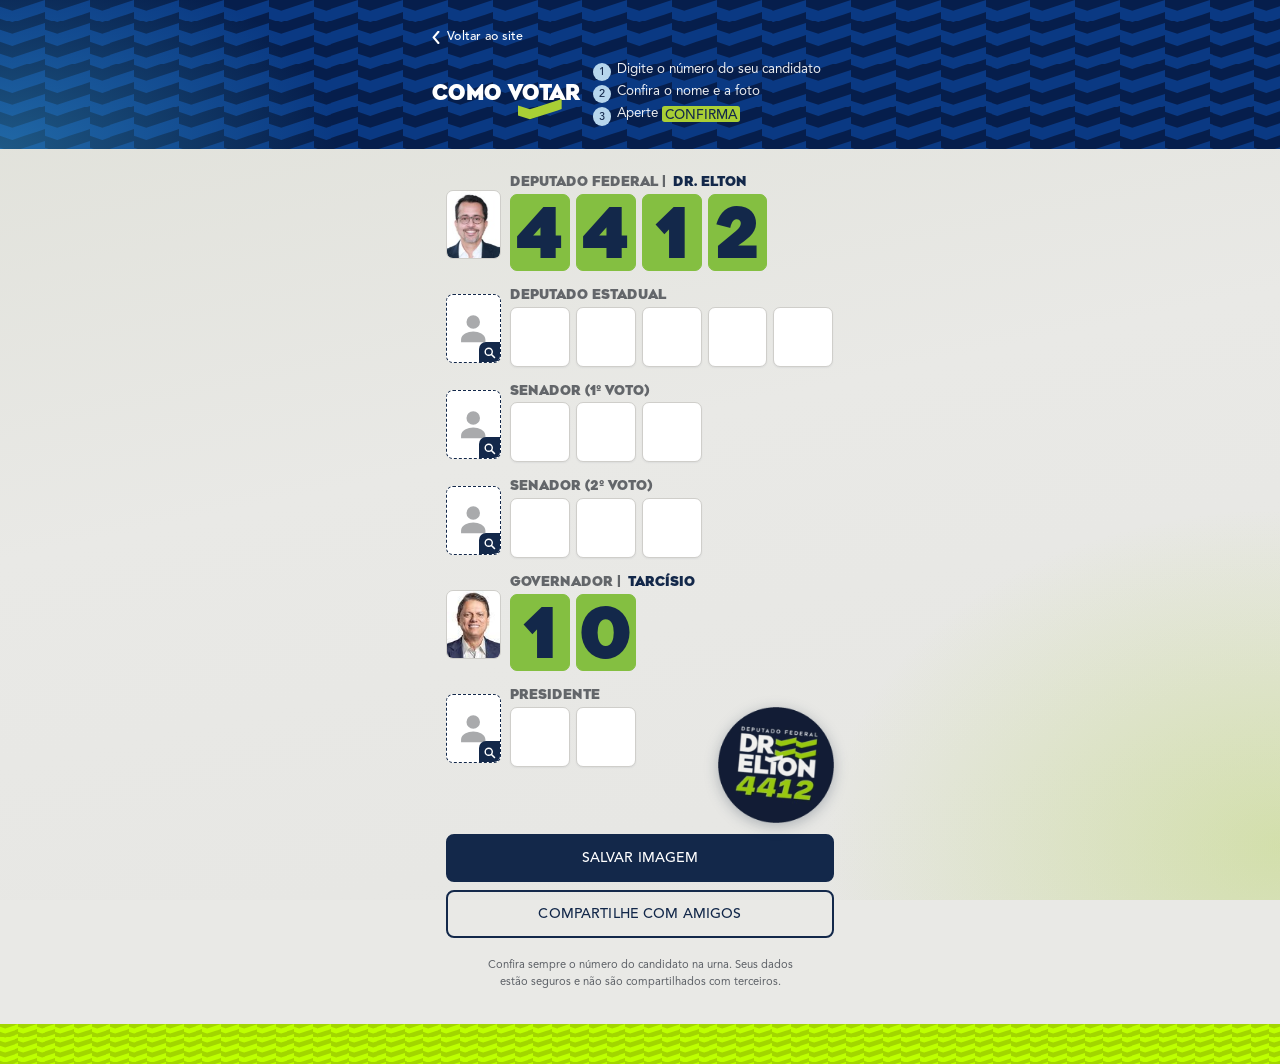
==== colinha/index.html @ 889fc2a7 "sync colinha: selo no ultimo campo, passos numa linha, novo rodape" ====
<!doctype html>
<html lang="pt-BR">
<head>
<meta charset="utf-8">
<meta name="viewport" content="width=device-width, initial-scale=1, viewport-fit=cover">
<title>Minha colinha de voto</title>
<meta name="description" content="Monte sua colinha de voto para 4 de outubro. Digite os números e confira os nomes antes de ir votar.">
<meta name="robots" content="noindex">
<link rel="stylesheet" href="style.css">
</head>
<body>

<header class="topo">
  <div class="topo-volta" id="volta-area" hidden>
    <a id="volta" class="volta">
      <svg viewBox="0 0 10 16" aria-hidden="true"><path d="M8 1 L2 8 L8 15" fill="none" stroke="currentColor" stroke-width="2.6" stroke-linecap="round" stroke-linejoin="round"/></svg>
      Voltar ao site
    </a>
  </div>
  <div class="topo-int">
    <div class="topo-txt">
      <h1 class="marca">
        <!-- Visto OFICIAL da identidade (ID 26 ELTON p.7), pontos exatos do
             vetor, na proporcao natural 170.7x79.3 — nada de esticar. -->
        <svg class="visto-marca" viewBox="0 0 170.7 79.3" aria-hidden="true">
          <path d="M170.7 0 L93.3 25 L46.5 40.1 L0 25.1 L0 64.3 L6 66.2 L46.5 79.3 L154.6 44.4 L170.7 39.2 Z" fill="currentColor"/>
        </svg>
        <span class="marca-txt">Como votar</span>
      </h1>
      <ol class="passos">
        <li>Digite o número do seu candidato</li>
        <li>Confira o nome e a foto</li>
        <!-- o li e grid: o texto e a tecla precisam vir num item so, senao a
             tecla vira um item de grade sozinha e cai na linha de baixo -->
        <li><span>Aperte <span class="tecla">CONFIRMA</span></span></li>
      </ol>
    </div>
    <div class="selo" id="selo" hidden>
      <span class="selo-cargo" id="selo-cargo"></span>
      <span class="selo-nome" id="selo-nome"></span>
      <span class="selo-numero" id="selo-numero"></span>
    </div>
  </div>
</header>

<main class="folha">

  <p id="aviso" class="aviso" hidden>
    <span id="aviso-txt"></span>
    <button type="button" id="btn-limpar" class="recomecar">
      <svg viewBox="0 0 24 24" aria-hidden="true" fill="none" stroke="currentColor"
           stroke-width="2.4" stroke-linecap="round" stroke-linejoin="round">
        <path d="M20.5 12a8.5 8.5 0 1 1-2.8-6.3"/>
        <path d="M20.5 3.2v4.9h-4.9"/>
      </svg>
      Começar de novo
    </button>
  </p>

  <p id="carregando" class="carregando" role="status">Carregando candidatos…</p>

  <noscript>
    <style>#carregando { display: none; }</style>
    <p class="carregando">
      Esta página precisa de JavaScript para buscar os candidatos pelo número.
      Ative o JavaScript e recarregue.
    </p>
  </noscript>

  <form id="colinha" class="colinha" hidden autocomplete="off"></form>

  <p id="erro-geral" class="erro-geral" role="alert" hidden></p>

  <div class="acoes" id="acoes" hidden>
    <button type="button" id="btn-salvar">Salvar imagem</button>
    <button type="button" id="btn-enviar" class="secundario">Compartilhe com amigos</button>
  </div>

  <p class="rodape">
    Confira sempre o número do candidato na urna. Seus dados estão seguros e não são compartilhados com terceiros.
  </p>

</main>

<div class="faixa" aria-hidden="true"></div>

<div id="busca" class="busca" hidden role="dialog" aria-modal="true" aria-labelledby="busca-titulo">
  <div class="busca-painel">
    <div class="busca-topo">
      <h2 class="busca-titulo" id="busca-titulo">Buscar candidato</h2>
      <button type="button" id="busca-fechar" class="busca-x" aria-label="Fechar">✕</button>
    </div>
    <input type="search" id="busca-input" class="busca-input"
           placeholder="Digite o nome do candidato" autocomplete="off"
           enterkeyhint="search" aria-label="Nome do candidato">
    <ul id="busca-lista" class="busca-lista"></ul>
  </div>
</div>

<script type="module" src="app.js"></script>
</body>
</html>
---- colinha/style.css ----
/* Paleta e layout copiados do santinho impresso "COMO VOTAR" da campanha:
   topo azul-marinho, corpo cinza com base esverdeada, e cada digito do numero
   dentro de um quadrado — verde quando preenchido, branco quando vazio. */

/* Fontes da peca (mesmas do manual da campanha, e as do manual TOZI ID):
   Geometos nos titulos e numeros, Avenir no texto — auto-hospedadas, nada de
   CDN. A Archivo condensada da primeira versao saiu quando o manual chegou. */
@font-face {
  font-family: "Geometos";
  src: url("fonts/geometos.woff2") format("woff2");
  font-weight: 100 900; font-display: swap;
}
@font-face {
  font-family: "Geometos Neue";
  src: url("fonts/geometos-black.woff2") format("woff2");
  font-weight: 900; font-display: swap;
}
@font-face {
  font-family: "Avenir LT Std";
  src: url("fonts/avenir-400.woff2") format("woff2");
  font-weight: 400; font-display: swap;
}
@font-face {
  font-family: "Avenir LT Std";
  src: url("fonts/avenir-500.woff2") format("woff2");
  font-weight: 500 800; font-display: swap;
}

:root {
  /* Cores medidas na arte final da colinha (peca 15/08) — nao no manual
     digital, que traz o lima neon de tela. A peca tem DOIS verdes: o verde
     das caixas (--limao) e o lima vivo dos acentos (--lima: pincel, tecla
     CONFIRMA, tique, faixa do pe). */
  --marinho: #13284a;
  --marinho-2: #0e1f3a;
  --limao: #84bf41;
  --lima: #a9cf35;
  --limao-esc: #6f8f26;
  --bg: #e9e9e6;
  --bg-2: #dfe0d8;
  --surface: #ffffff;
  --txt: #13284a;
  --rot: #63666a;
  --mut: #5c6066;
  --linha: #cfceca;
  --marca: #13284a;
  --marca-txt: #ffffff;
  --acento: #13284a;
  /* Caixa do campo travado: na peca do Dr. Elton ela e verde como as outras,
     na do Tozi o campo dele sai azul para separar dos aliados. */
  --cx-travado: var(--limao);
  --cx-travado-txt: var(--marinho);
  --erro: #a32d2d;
  --erro-bg: #fceaea;
  --display: "Avenir LT Std", system-ui, -apple-system, "Segoe UI", sans-serif;
  /* Fonte dos numeros e titulos, a display da campanha. */
  --titulo: "Geometos Neue", "Geometos", var(--display);
  --raio: 8px;
  --gap-d: 6px;
}

* { box-sizing: border-box; }

[hidden] { display: none !important; }

/* clip, nao hidden: a vinheta do rosto sangra da folha e nao pode virar
   rolagem lateral; clip corta sem criar contexto de scroll novo */
html { -webkit-text-size-adjust: 100%; overflow-x: clip; }

body {
  margin: 0;
  padding: 0;
  /* coluna cheia: a faixa lima do pe fecha a pagina mesmo em tela alta */
  min-height: 100svh;
  display: flex; flex-direction: column;
  background: var(--bg);
  background-image: linear-gradient(170deg, var(--bg) 55%, var(--bg-2) 100%);
  background-attachment: fixed;
  color: var(--txt);
  font-family: var(--display);
  font-size: 16px;
  line-height: 1.5;
}

/* Fundo da peca do Dr. Elton: prata com brilho lima no canto de baixo. */
body[data-tema="elton"] {
  background-image:
    radial-gradient(46rem 34rem at 100% 94%, rgba(169, 207, 53, .32), transparent 62%),
    linear-gradient(168deg, #dfe0d8 0%, #e9e9e6 48%, #e6e6e3 100%);
}

/* --- topo -------------------------------------------------------------- */

/* Volta para o site — canto de cima a esquerda, onde todo mundo procura
   "voltar". E chrome do app, nao conteudo da peca: fica no fio da margem,
   discreto, sem disputar com o "COMO VOTAR". */
.topo-volta { max-width: 26rem; margin: 0 auto; }
.volta {
  display: inline-flex; align-items: center; gap: .45rem;
  /* Alvo de 44px SEM engordar o cabecalho: o padding cresce para dentro e as
     margens negativas devolvem o espaco ao layout. A da esquerda ainda anula
     o recuo do proprio pill, alinhando a seta com o "C" de COMO VOTAR — sem
     isso ela nasce 11px a direita da coluna de texto e o topo fica torto. */
  min-height: 44px; padding: .5rem .85rem .5rem .7rem;
  margin: -.3rem 0 .1rem -.7rem;
  /* Sem preenchimento parado: com fundo visivel, o pill sangrava para fora da
     margem (a seta so alinha com o titulo se a caixa recuar) e parecia
     cortado na borda da tela. Fantasma resolve os dois — a seta alinha, nada
     vaza — e o fundo entra no toque, confirmando que e clicavel. */
  background: transparent; color: #fff;
  font-weight: 600; font-size: .78rem; letter-spacing: .02em;
  border-radius: 999px;
  text-decoration: none;
  transition: background .18s cubic-bezier(.25, 1, .5, 1), color .18s cubic-bezier(.25, 1, .5, 1);
}
.volta svg { width: .5rem; height: auto; flex: none; }
/* Fantasma parado, fundo discreto no toque: o lima cheio era do pill antigo e
   agora gritaria mais que o "COMO VOTAR" logo abaixo. */
.volta:hover, .volta:focus-visible { background: rgba(255, 255, 255, .18); }
/* No celular ninguem passa o mouse: o retorno que importa e o do toque. */
.volta:active { background: rgba(255, 255, 255, .3); }
@media (prefers-reduced-motion: reduce) { .volta { transition: none; } }

.topo {
  background: #061e4c;
  color: #fff;
  padding: 1rem .9rem 1.05rem;
  /* Pattern OFICIAL do manual (ID 26 ELTON, pag. 21), extraido do vetor:
     colunas de 135,6 x periodo 71, fita clara #0a3983 de 35,8 de espessura
     sobre o escuro #061e4c — 50/50, sem terceiro tom. O path e o poligono
     exato da peca (vale assimetrico em x=37). Por cima, o brilho ciano que a
     arte tem entrando pelo canto de baixo a esquerda. */
  background-image:
    radial-gradient(34rem 20rem at 0% 100%, rgba(64, 170, 214, .42), rgba(64, 170, 214, 0) 62%),
    url("data:image/svg+xml,%3Csvg xmlns='http://www.w3.org/2000/svg' viewBox='0 0 135.6 71'%3E%3Crect width='135.6' height='71' fill='%23061e4c'/%3E%3Cpath d='M135.6 0 L135.6 35.8 L111.7 43.5 L92.3 49.8 L71.4 56.5 L37 67.7 L23.9 63.4 L0 55.7 L0 19.9 L37 31.9 Z' fill='%230a3983'/%3E%3C/svg%3E");
  /* Proporcao da peca impressa: ~8 colunas na largura (coluna = 13% dela).
     Numa tela de 375px isso da 3rem por coluna. */
  background-size: auto, 2.8rem auto;
}

.topo-int {
  max-width: 26rem; margin: 0 auto;
  display: flex; align-items: center; gap: .9rem;
}

.topo-txt { flex: 1; min-width: 0; }

.marca {
  font-family: var(--titulo);
  display: flex; align-items: center; gap: .4rem;
  margin: 0 0 .5rem;
  font-size: 1.6rem; font-weight: 800; line-height: 1;
  letter-spacing: -.01em; text-transform: uppercase;
}

/* O risco lima da identidade cruza POR CIMA da base do "OTA" de VOTAR, como
   na foto da peca (e como ele sublinha "medico"/"compromisso" no manual).
   Medidas em em, ancoradas na caixa do titulo: "COMO V" termina em 4,43em e
   "COMO VOTA" em 6,52em (Geometos). */
.marca { position: relative; }
.visto-marca {
  position: absolute; z-index: 1;
  left: 4.15em; width: 2.1em;
  bottom: -.77em; height: .98em;
  color: var(--lima);
  pointer-events: none;
}

.passos {
  margin: 0; padding: 0; list-style: none;
  counter-reset: p;
  display: grid; gap: .12rem;
}
.passos li {
  counter-increment: p;
  display: grid; grid-template-columns: 1.15rem 1fr; gap: .35rem;
  font-size: .84rem; line-height: 1.35;
  color: rgba(255, 255, 255, .93);
}
/* Bolinha numerada do passo. O place-items centra a CAIXA DE LINHA, nao a
   tinta do algarismo: a caixa e assimetrica (ascent 0,74em contra descent
   0,22em) e o digito so ocupa acima da baseline, entao ele sentava 0,124em
   alto — 7% do diametro, visivel numa bolinha desse tamanho. O padding-top
   desce a area de conteudo pela metade do seu valor, dai o dobro da correcao.
   box-sizing explicito porque o `*` do topo do arquivo nao pega pseudo. */
.passos li::before {
  content: counter(p);
  display: grid; place-items: center;
  box-sizing: border-box;
  width: 1.15rem; height: 1.15rem; margin-top: .12rem;
  padding-top: .248em;
  border-radius: 50%;
  background: #b6d6ed; color: var(--marinho);
  font-size: .68rem; font-weight: 700; line-height: 0;
}

/* A tecla da urna, como na peca impressa: na arte a folga e igual nos quatro
   lados (0,30 da altura das maiusculas) e a caixa mede 1,63 vez essa altura.
   O padding NAO pode ser simetrico para chegar la: a Avenir reserva 0,223em
   de descida abaixo da baseline e "CONFIRMA" nao tem descendente, entao essa
   sobra vira folga so embaixo. Compensacao: o topo leva 0,18em a mais que a
   base, que e a diferenca exata (desc 0,223 - asc acima do cap 0,018).
   Medido na peca 7x10 (16/08) e nas metricas da fonte — nao mexer sem
   remedir os dois. */
.tecla {
  display: inline-block;
  vertical-align: middle;
  background: var(--lima); color: var(--marinho);
  padding: .27em .22em .09em; border-radius: .2em;
  line-height: .85; font-weight: 800;
}

/* Selo redondo do candidato, como na peca impressa: circulo navy liso, sem
   anel, conteudo levemente inclinado. Preenchido pelo app.js a partir da
   config — so aparece quando ha campo travado. A borda marinho-2 nao e anel:
   so separa o circulo do padrao de chevrons do topo, que tem a mesma cor. */
.selo {
  flex: none;
  width: 6.4rem; aspect-ratio: 1;
  border-radius: 50%;
  background: var(--marinho);
  border: 2px solid var(--marinho-2);
  display: flex; flex-direction: column;
  align-items: center; justify-content: center;
  text-align: center; gap: .1rem;
  padding: .4rem;
  transform: rotate(-8deg);
}
.selo-cargo {
  font-size: .5rem; font-weight: 700; letter-spacing: .14em;
  text-transform: uppercase; color: rgba(255, 255, 255, .85);
}
.selo-nome {
  font-family: var(--titulo);
  font-size: .95rem; font-weight: 800; line-height: 1;
  text-transform: uppercase; color: #fff;
  letter-spacing: -.01em;
  overflow-wrap: anywhere;
}
.selo-numero {
  font-family: var(--titulo);
  font-size: 1.3rem; font-weight: 900; font-style: italic; line-height: 1;
  color: var(--limao); letter-spacing: .04em;
}

/* Campanha com adesivo oficial (Dr. Elton e Dulce): o selo e a propria arte,
   uma imagem — circulo, tipografia e a inclinacao do lockup ja vem prontos
   dela, entao nada de fundo, anel ou rotacao por cima. */
body:is([data-tema="elton"], [data-tema="dulce"]) .selo {
  background: none; border: 0; padding: 0; transform: none;
}
body[data-tema="elton"] .selo { filter: drop-shadow(0 3px 7px rgba(14, 31, 58, .28)); }
.selo-badge { display: block; width: 100%; height: auto; }

/* --- folha ------------------------------------------------------------- */

.folha { width: 100%; max-width: 26rem; margin: 0 auto; padding: 1rem .9rem 2rem; flex: 1 0 auto; }

/* faixa lima que fecha a peca — o MESMO pattern oficial do topo (manual
   p.22, a versao verde: fita clara %23bdff00 sobre %23a2d600), na mesma
   escala de 6rem por coluna */
.faixa {
  flex: none; height: calc(2.5rem + env(safe-area-inset-bottom));
  background-color: #a2d600;
  background-image: url("data:image/svg+xml,%3Csvg xmlns='http://www.w3.org/2000/svg' viewBox='0 0 135.6 71'%3E%3Crect width='135.6' height='71' fill='%23a2d600'/%3E%3Cpath d='M135.6 0 L135.6 35.8 L111.7 43.5 L92.3 49.8 L71.4 56.5 L37 67.7 L23.9 63.4 L0 55.7 L0 19.9 L37 31.9 Z' fill='%23bdff00'/%3E%3C/svg%3E");
  /* Na peca a faixa e bem mais miuda que o topo: ~20 colunas na largura
     (coluna = 5% dela) — 1.2rem numa tela de 375px. */
  background-size: 1.15rem auto;
}
body:is([data-tema="tozi"], [data-tema="dulce"]) .faixa { display: none; }

.aviso {
  display: flex; align-items: center; justify-content: space-between;
  gap: .5rem; margin: 0 0 .85rem; padding: .4rem .45rem .4rem .85rem;
  background: var(--surface); border: 1px solid var(--linha);
  border-radius: var(--raio); font-size: .78rem; color: var(--mut);
}

/* "Comecar de novo" apaga o que o eleitor digitou, mas era um link sublinhado:
   sem cara de alvo tocavel e sem dizer o que faz. Vira pill com a seta de
   recomeco. De CONTORNO, nao cheio: e utilitario, nao pode competir com
   "Salvar imagem" nem virar um alvo grande de toque acidental — quem enche
   seis campos e apaga sem querer refaz tudo. */
.recomecar {
  display: inline-flex; align-items: center; gap: .45rem;
  flex: none; min-height: 44px; padding: .5rem .9rem;
  font: inherit; font-size: .8rem; font-weight: 700;
  color: var(--marca); background: transparent;
  border: 2px solid var(--marca); border-radius: 999px;
  cursor: pointer;
  transition: background-color .16s cubic-bezier(.25, 1, .5, 1),
              color .16s cubic-bezier(.25, 1, .5, 1);
}
.recomecar svg { width: 1.1em; height: 1.1em; flex: none; }
.recomecar:hover, .recomecar:focus-visible { background: var(--marca); color: var(--marca-txt); }
.recomecar:active { transform: scale(.97); }

.link {
  background: none; border: 0; padding: 0; font: inherit;
  color: var(--limao-esc); text-decoration: underline; cursor: pointer;
  min-height: 44px; font-weight: 600;
}

.carregando { text-align: center; color: var(--mut); padding: 2rem 0; }

.colinha { display: grid; gap: .75rem; }

/* Foto a esquerda, corpo (rotulo + caixas) a direita.
   Todas as caixas tem a mesma largura em todos os cargos, alinhadas a
   esquerda — como na peca impressa. A conta usa o cargo mais largo (5),
   com base na largura do corpo (100% aqui = largura de .campo-corpo). */
.campo {
  --cx: calc((100% - 4 * var(--gap-d)) / 5);
  display: flex; align-items: center; gap: .6rem;
}
/* Goteira a direita nas paginas cujo cargo travado tem 5 digitos (Tozi,
   Dulce). Nasceu para caber o visto depois do numero; o visto saiu, mas a
   folga fica: sem ela as caixas de 5 digitos encostam nas duas bordas e a
   linha perde o respiro que as de 4 e 3 digitos tem. */
body:has(.campo.travado .digito:nth-child(5)) .campo {
  --cx: calc((100% - 2rem - 4 * var(--gap-d)) / 5);
}
.campo-corpo { flex: 1; min-width: 0; }

.foto {
  position: relative;
  flex: none;
  width: 3.4rem; height: 4.3rem;
  padding: 0; margin: 0;
  border: 1px solid var(--linha); border-radius: 7px;
  background: var(--surface); overflow: hidden;
  display: grid; place-items: center;
  color: var(--rot); cursor: pointer;
  transition: border-color .12s ease;
}
button.foto:hover, button.foto:focus-visible { border-color: var(--marinho); outline: none; }
.foto-travada { cursor: default; border-color: var(--cx-travado); border-width: 2px; }

/* Campo ainda vazio: tracejado reforca que ali se pode tocar para buscar. */
button.foto:not(.tem-foto) { border-style: dashed; border-color: var(--marinho); }

.foto-lupa {
  position: absolute; right: -1px; bottom: -1px;
  width: 1.35rem; height: 1.35rem;
  display: grid; place-items: center;
  background: var(--marinho); color: #fff;
  border-radius: 7px 0 6px 0;
}
.foto-lupa svg { width: .82rem; height: .82rem; display: block; }
button.foto:hover .foto-lupa, button.foto:focus-visible .foto-lupa { background: var(--limao-esc); }

.foto-img { width: 100%; height: 100%; object-fit: cover; display: block; }
.foto-ph { display: grid; place-items: center; width: 100%; height: 100%; }
.foto-ph svg { width: 62%; height: 62%; opacity: .55; }
.foto-ph.inicial {
  font-size: 1.7rem; font-weight: 800; color: var(--marca-txt);
  background: var(--marinho);}

.rotulo {
  display: flex; align-items: baseline; flex-wrap: wrap; gap: 0 .4rem;
  margin: 0 0 .3rem;
  font-size: 1rem; font-weight: 800; line-height: 1.15;
  letter-spacing: 0; text-transform: uppercase;
  color: var(--rot);
}

/* Na peca do Dr. Elton o rotulo do cargo sai na display da campanha. */
body[data-tema="elton"] .rotulo { font-family: var(--titulo); font-weight: 800; }

.nome { color: var(--marinho); overflow-wrap: anywhere; }
.nome:empty { display: none; }
/* Separador no fim do cargo, nao no inicio do nome: quando o nome e longo e
   cai para a linha de baixo, a barra fica no fim da primeira linha em vez de
   orfa no comeco da segunda. */
.rotulo > span:first-child::after { content: " |"; color: var(--rot); }
/* Sem nome resolvido ainda, nao ha o que separar. O span .nome existe sempre
   no DOM (aria-live precisa dele estavel), entao a checagem e por :has(). */
.rotulo:has(.nome:empty) > span:first-child::after { content: ""; }
.partido { color: var(--rot); font-size: .8em; font-weight: 700; }

.digitos { position: relative; display: flex; gap: var(--gap-d); container-type: inline-size; }

.digito {
  font-family: var(--titulo);
  width: var(--cx); aspect-ratio: 1; flex: none;
  display: grid; place-items: center;
  padding-top: .07em; /* otico: o digito da Geometos senta alto na caixa */
  background: var(--surface);
  border: 1px solid var(--linha);
  border-radius: 7px;
  box-shadow: 0 1px 2px rgba(19, 40, 74, .06);
  font-size: 15.5cqw; font-weight: 900; line-height: 1;
  color: var(--marinho);
  transition: background-color .12s ease, border-color .12s ease;
}
/* Numerais do santinho do Dr. Elton (foto da peca): retos, geometricos e
   pesados — a Geometos Neue Black upright, sem o falso italico de antes.
   Corpo maior que o padrao: na foto a tinta do algarismo ocupa ~72% da
   caixa (15.5cqw davam 61%). O padding-top otico em em escala junto. */
body[data-tema="elton"] .digito { font-size: 21.6cqw; }
.digito.preenchido { background: var(--limao); border-color: var(--limao); box-shadow: none; }
.campo.travado .digito.preenchido {
  background: var(--cx-travado); border-color: var(--cx-travado);
  color: var(--cx-travado-txt);
}
/* So destaca a proxima caixa do campo em foco. A classe .atual existe em todo
   campo vazio; sem o :focus-within os seis apareceriam marcados de uma vez. */
.digitos:focus-within .digito.atual {
  border-color: var(--marinho); border-width: 2px;
}

/* Input real, invisivel por cima das caixas: um so campo mantem colagem,
   teclado numerico e leitor de tela funcionando. As caixas sao decorativas. */
.entrada {
  position: absolute; inset: 0;
  width: 100%; height: 100%;
  margin: 0; padding: 0; border: 0;
  opacity: 0;
  font: inherit;
  cursor: text;
}
.entrada:focus { outline: none; }
.campo.travado .entrada { cursor: default; }

.campo.tem-erro .digito { border-color: var(--erro); }
.campo.tem-erro .digito.preenchido { background: var(--erro-bg); }
.campo.tem-erro .nome { color: var(--erro); }

.erro { margin: .25rem 0 0; font-size: .74rem; font-weight: 600; color: var(--erro); }
.erro-geral {
  margin: .75rem 0 0; padding: .55rem .75rem; font-size: .8rem; font-weight: 600;
  color: var(--erro); background: var(--erro-bg);
  border: 1px solid var(--erro); border-radius: var(--raio);
}

/* Empilhados: "Compartilhe com amigos" nao cabe ao lado de "Salvar imagem"
   em 375px sem quebrar no meio da palavra. */
.acoes { display: grid; gap: .5rem; margin-top: 1.25rem; }
.acoes button {
  min-height: 48px; padding: .6rem .5rem;
  font: inherit; font-size: .88rem; font-weight: 700;
  text-transform: uppercase; letter-spacing: .01em;
  color: var(--marca-txt); background: var(--marca);
  border: 2px solid var(--marca); border-radius: var(--raio);
  cursor: pointer;
}
.acoes button.secundario { color: var(--marca); background: transparent; }
.acoes button:active { transform: scale(.985); }
.acoes button[disabled] { opacity: .45; cursor: default; }

.rodape {
  margin: 1.25rem 0 0; text-align: center;
  font-size: .7rem; color: var(--mut);
  /* Em 375px a frase nao cabe numa linha so e sobrava "lugar nenhum." sozinho
     embaixo. O balance reparte as linhas por igual em vez de encher a
     primeira; onde nao existe (navegador antigo), quebra como antes. */
  text-wrap: balance;
}

/* temas por candidato — paletas copiadas dos sites de cada campanha */
/* Tozi: cores digitais do manual TOZI ID — 274C #1a174e, 280C #001a6d e
   2132C #1055bd. O impresso sai em Pantone/CMYK (por isso o santinho mede
   #0f1b2c/#1e5898 no PDF); em tela o manual manda usar estes RGB.
   O verde segue sendo a caixa preenchida dos outros cargos: a peça é conjunta
   com o Dr. Elton. O campo do Tozi é o único azul. */
body[data-tema="tozi"] {
  --marinho: #1a174e; --marinho-2: #001a6d; --limao: #84bf41; --lima: #84bf41;
  --limao-esc: #1055bd; --bg: #e3e4e3; --bg-2: #d8dad8;
  --txt: #1a174e; --rot: #5b5f6b; --mut: #5b5f6b;
  --linha: #c8cac8; --marca: #1055bd; --acento: #1055bd;
  --cx-travado: #1055bd; --cx-travado-txt: #ffffff;
  --display: "Avenir LT Std", system-ui, -apple-system, "Segoe UI", sans-serif;
  --titulo: "Geometos Neue", "Geometos", var(--display);
}
/* Na peca do Tozi so o campo DELE e azul; os aliados impressos (Dr. Elton e
   o governador, agora fixos) seguem verdes como os demais, com foto sem
   destaque. Sem isto o azul do --cx-travado pintaria os tres. */
body[data-tema="tozi"] .campo.travado:not(.proprio) .digito.preenchido {
  background: var(--limao); border-color: var(--limao); color: var(--marinho);
}
body[data-tema="tozi"] .campo.travado:not(.proprio) .foto-travada {
  border-color: var(--linha); border-width: 1px;
}
/* Selo chapado no azul, sem o anel verde; e os numerais inclinados da peça.
   A inclinação do selo é coisa da peça do Dr. Elton, não das outras. */
body:is([data-tema="tozi"], [data-tema="dulce"]) .selo { transform: none; }
body[data-tema="tozi"] .selo { background: var(--acento); border-color: #fff; }
body[data-tema="tozi"] .selo-numero { color: #fff; }
/* Sem italico: a Geometos nao tem face italica (fonts/ so traz geometos.woff2
   e geometos-black.woff2), entao o navegador sintetizava um oblique por skew.
   O skew inclina o glifo mas nao mexe na largura de avanco, e o numero saia
   encostado a direita dentro da caixa — era o mesmo defeito que o "fora de
   centro". Upright resolve os dois. O text-indent zera a folga que o
   letter-spacing do .selo-numero deixa depois do ultimo digito, que puxava o
   texto centralizado meio passo para a esquerda. */
body[data-tema="tozi"] .selo-numero,
body[data-tema="tozi"] .digito { font-style: normal; }
body[data-tema="tozi"] .selo-numero { text-indent: .04em; }
/* Geometos não tem eixo de largura: o font-stretch do tema padrão viraria
   síntese e engorda a letra. */
body:is([data-tema="tozi"], [data-tema="dulce"]) .marca,
body:is([data-tema="tozi"], [data-tema="dulce"]) .selo-nome,
body:is([data-tema="tozi"], [data-tema="dulce"]) .selo-cargo,
body:is([data-tema="tozi"], [data-tema="dulce"]) .digito { font-stretch: normal; }
/* O nome inteiro não cabe no selo em Geometos, que é mais larga que a Archivo
   condensada; e quebrar "PROFESSOR" no meio (overflow-wrap: anywhere) fica
   pior que diminuir. */
body:is([data-tema="tozi"], [data-tema="dulce"]) .selo-nome {
  font-size: .78rem; overflow-wrap: normal; letter-spacing: 0;
}

/* --- layout da peça impressa (só o tema do Tozi) ----------------------- */

/* Topo: título à esquerda e passos à direita, sobre o gradiente navy→azul da
   peça, com o bloco de listras nas laterais. */
body[data-tema="tozi"] .topo {
  background-color: var(--marinho);
  background-image:
    linear-gradient(160deg, rgba(26, 23, 78, .92) 30%, rgba(16, 85, 189, .55)),
    url("marca/ondas.svg"), url("marca/ondas.svg");
  background-repeat: no-repeat, no-repeat, no-repeat;
  background-position: center, left -14% center, right -14% center;
  background-size: cover, 42% auto, 42% auto;
  padding-bottom: 1.4rem;
}
body:is([data-tema="elton"], [data-tema="tozi"], [data-tema="dulce"]) .topo-int { align-items: flex-start; }
body:is([data-tema="elton"], [data-tema="tozi"], [data-tema="dulce"]) .marca {
  flex: none; font-size: 1.25rem; line-height: 1; white-space: nowrap;
}
/* Título ao lado dos passos é o arranjo da peça, mas ela é bem mais larga em
   proporção que um celular: abaixo disso a coluna dos passos fica com três
   linhas por item e o topo engorda. Aí eles voltam a ficar um sob o outro. */
/* O visto desce 1,2rem abaixo da linha do titulo; no mobile os passos vem
   logo abaixo e ficariam riscados por ele. O respiro extra so existe no
   layout empilhado — de 26rem pra cima o titulo fica ao lado dos passos e a
   regra do breakpoint zera a margem de novo. */
body[data-tema="elton"] .marca { margin-bottom: 1.4rem; }
@media (min-width: 26rem) {
  body:is([data-tema="elton"], [data-tema="tozi"], [data-tema="dulce"]) .topo-txt {
    display: flex; align-items: center; gap: .8rem;
  }
  body:is([data-tema="elton"], [data-tema="tozi"], [data-tema="dulce"]) .marca { font-size: 1.08rem; margin: 0; }
  /* Na arte o COMO VOTAR e maior que nos aliados; o pincel encolhe junto. */
  body[data-tema="elton"] .marca { font-size: 1.3rem; }
}
/* (o tamanho e a posicao do pincel saem da regra base, em em: eles seguem o
   corpo do titulo sozinhos, sem override por tema) */
/* A faixa navy da arte respira mais que o topo compacto dos aliados. */
body[data-tema="elton"] .topo { padding-top: 1.25rem; padding-bottom: 1.45rem; }
/* Na peça o "COMO VOTAR" vem sozinho — o tique é assinatura do Dr. Elton. */
body:is([data-tema="tozi"], [data-tema="dulce"]) .visto-marca { display: none; }
/* Os passos da peça são numerados em azul, não no verde do Dr. Elton. O vão à
   direita é onde o rosto entra. */
/* Bolinhas equidistantes SEM engordar o topo: os tres passos cabem em uma
   linha cada, e af o vao entre bolinhas ja sai igual sozinho. O passo 1
   ("Digite o numero do seu candidato") pedia 207px numa coluna de 188px e
   quebrava em duas linhas, o que jogava os vaos para 38px e 22px. Os 19px
   que faltavam vem de tres cortes pequenos em vez de um grande: tracking
   negativo, a coluna da bolinha um tico menor e o vao do rosto ajustado a
   TINTA dele, nao a caixa: medido no render, na altura do passo 1 o traco so
   comeca 10,6px depois da borda da caixa do SVG (mais abaixo, na curva do
   queixo, sobra 1,6px — mas os passos 2 e 3 tem 61px e 86px de folga e nunca
   chegam la). A fonte cai so de .8 para .77rem; ir ate .72rem, que resolveria
   sozinho, ficaria pequeno demais numa peca de apoio a voto. */
body[data-tema="tozi"] .passos {
  flex: 1; min-width: 0; padding-right: 3.2rem; font-size: .77rem;
  letter-spacing: -.018em;
}
body[data-tema="tozi"] .passos li { grid-template-columns: 1.05rem 1fr; gap: .3rem; }
body[data-tema="tozi"] .passos li::before { width: 1.05rem; height: 1.05rem; }
body[data-tema="tozi"] .passos li::before {
  background: var(--acento); color: #fff;
}

/* O rosto em traço invade o corpo pelo canto direito, como na peça. */
body:is([data-tema="elton"], [data-tema="tozi"], [data-tema="dulce"]) .folha {
  position: relative;
  padding-top: 1.6rem;
}
/* O card do aviso ("Comecar de novo") e o primeiro elemento da folha — bem
   onde o queixo da vinheta desce. Termina antes dela. */
body[data-tema="tozi"] .aviso { margin-right: 3.8rem; }

/* O rosto em traco invade do topo para o corpo, vinheta de canto com a cara
   da peca. Sangra forte pela direita: o que ficaria por cima da tecla e das
   caixas e cortado pela borda, entao nada util fica por baixo. */
body[data-tema="tozi"] .folha::before {
  content: "";
  position: absolute; z-index: 1; pointer-events: none;
  right: -2rem; top: -4.9rem;
  width: 5.6rem; height: 8.8rem;
  background: url("marca/rosto.svg") center/contain no-repeat;
}

/* O selo (movido para cá pelo app.js) ocupa o vazio à direita dos senadores,
   que só têm 3 dígitos — o mesmo lugar que ele tem na peça. */
/* O selo vive dentro do campo do senador (1º voto) e transborda sobre o de
   baixo — ancorado ali, desce junto quando um aviso empurra o formulário. */
body:is([data-tema="elton"], [data-tema="tozi"], [data-tema="dulce"]) .campo { position: relative; }
body:is([data-tema="elton"], [data-tema="tozi"], [data-tema="dulce"]) .campo > .selo {
  position: absolute; z-index: 1;
  right: 0; top: -.3rem;
  width: 7rem;
  /* Decoracao nao recebe toque: o .entrada transparente cobre a faixa inteira
     das caixas, e sem isto o selo comeria os toques na metade direita dela. */
  pointer-events: none;
}
/* No Dr. Elton o adesivo tambem desce para o ultimo campo (ver app.js), na
   faixa das caixas — o rotulo em cima fica livre para o nome do presidente.
   Um tico menor que os 7.5rem de antes: no pe da folha ele nao disputa com
   o topo e nao precisa gritar. */
body[data-tema="elton"] .campo > .selo { width: 7.2rem; top: 1.3rem; }
/* O adesivo transborda do campo de 2 digitos; o respiro antes dos botoes
   absorve o transbordo (mesma solucao da Dulce, folga um pouco maior porque
   o botton dele e maior). */
body[data-tema="elton"] .acoes { margin-top: 4rem; }
/* Na Dulce o selo vive no ULTIMO campo (ver app.js) e comeca na altura das
   CAIXAS, nao do rotulo: o rotulo cresce quando o nome do candidato resolve,
   e era ali que o selo cobria os senadores. Abaixo dele o vao de um cargo de
   2 digitos e permanente, e o que sobra transborda para o respiro antes dos
   botoes — que ganha folga equivalente logo abaixo. */
/* 6.2rem = 23,9% da largura da folha, a mesma proporcao que o adesivo tem na
   peca impressa (526px de 2204px). */
body[data-tema="dulce"] .campo > .selo { top: 1.5rem; width: 6.2rem; }
body[data-tema="dulce"] .acoes { margin-top: 3.6rem; }
/* Mesmo arranjo no Tozi. Ele ficava nos senadores e, com o nome resolvido,
   cobria "ANDRE DO PRADO" no 1o voto e encostava em "PETTER MAAHS" no 2o
   (medido: 64px e 51px de nome tapados). O top desce o selo do rotulo para a
   faixa das caixas; o respiro maior absorve o transbordo, como nos outros. */
body[data-tema="tozi"] .campo > .selo { top: 1.3rem; }
body[data-tema="tozi"] .acoes { margin-top: 3.9rem; }
/* A mensagem de erro do campo que hospeda o selo quebraria por baixo dele. */
body:is([data-tema="elton"], [data-tema="tozi"], [data-tema="dulce"]) .campo:has(> .selo) .erro {
  padding-right: 7.4rem;
}
/* A peça não tem o tique de conferido: o campo dele já vem preenchido. */
body:is([data-tema="elton"], [data-tema="tozi"], [data-tema="dulce"]) .rotulo { font-size: .82rem; }
/* Na peca o campo travado sai sem a sigla do partido ("DEPUTADO FEDERAL |
   DR. ELTON", nada de UNIÃO) — e sem ela o rotulo cabe numa linha so. */
body:is([data-tema="elton"], [data-tema="dulce"]) .campo.travado .partido { display: none; }

/* A foto de cada cargo fica à esquerda, como no tema padrão: é ela que abre a
   busca por nome, e ver o rosto do candidato é metade do "confira o nome e a
   foto". A peça impressa não tem essa coluna, mas ela é o app funcionando. */

/* Rodapé com a faixa de listras da peça. (Só o Tozi: na Dulce o rodapé é o
   texto solto, sem caixa — ver o bloco do tema dela.) */
body[data-tema="tozi"] .rodape {
  margin: 1.6rem -.9rem 0;
  padding: 1rem .9rem calc(1rem + env(safe-area-inset-bottom));
  background: var(--marinho);
  color: rgba(255, 255, 255, .82);
}
body[data-tema="tozi"] .rodape {
  background: var(--marinho) url("marca/ondas.svg") center/150% auto no-repeat;
}
/* Dulce Rita: verso do santinho 7x10 em curvas (16/08) reproduzido à risca.
   Painel cinza-claro chapado dentro da moldura petróleo, rótulo do cargo em
   cinza com o nome em navy, dígito navy na caixa verde, selo circular
   petróleo-escuro e pattern de pessoinhas mint — cores medidas da peça.
   A peça é conjunta com o Dr. Elton: o campo travado dela também sai verde. */
body[data-tema="dulce"] {
  --marinho: #005474; --marinho-2: #005b79; --limao: #8dc73f; --lima: #bfd736;
  --limao-esc: #1f7a68; --bg: #e7e8e8; --bg-2: #e7e8e8;
  --txt: #062240; --rot: #6d6f71; --mut: #5c6a72;
  --linha: #d3d4d4; --marca: #005474; --acento: #0a4b69;
  --cx-travado: #8dc73f; --cx-travado-txt: #062240;
  --display: "Avenir LT Std", system-ui, -apple-system, "Segoe UI", sans-serif;
  --titulo: "Geometos Neue", "Geometos", var(--display);
}
/* Na peça o cargo é cinza e o NOME (e os dígitos) saem no navy mais escuro,
   não no petróleo do topo. */
body[data-tema="dulce"] .nome,
body[data-tema="dulce"] .digito { color: var(--txt); }
/* Topo da peca: pessoinhas tom sobre tom. O coracao mint aparece DESFOCADO,
   um brilho suave — por isso pseudo com blur, nao background (filter nao pega
   numa camada só do background). */
/* O padrao da peca nao e um campo infinito: sao as pessoinhas (Λ com cabeca —
   duas bolinhas e um coracao, nessa ordem) grandes, em duas filas, encostadas
   no PE da faixa, com o terco de cima liso. Dai repeat-x, bottom e a altura em
   %: medido na pagina 2 do santinho, o bloco ocupa 63,5% da faixa (264px de
   416px) e cada figura vale 135px — proporcao que o `auto 64%` mantem em
   qualquer altura de cabecalho. O tile tem 3 figuras porque a cabeca so fecha
   o ciclo de tres. */
body[data-tema="dulce"] .topo {
  background-image: url("marca/padrao-dulce-topo.svg");
  background-repeat: repeat-x;
  background-position: left bottom;
  background-size: auto 64%;
  padding-bottom: 1.4rem;
}
/* Na peca o coracao fica logo depois do CONFIRMA — ancorado nos passos, e nao
   na borda do .topo, ele acompanha a coluna de conteudo em vez de voar para o
   canto da tela quando a janela e larga. Centro a 74% da altura do bloco, como
   na arte (medido na peca 7x10). */
body[data-tema="dulce"] .passos { position: relative; }
body[data-tema="dulce"] .passos::after {
  content: ""; position: absolute;
  right: -.2rem; top: 74%; transform: translateY(-50%);
  width: 3.4rem; height: 3.2rem;
  background: url("marca/coracao.svg") center/contain no-repeat;
  filter: blur(7px); opacity: .8;
  pointer-events: none;
}
body[data-tema="dulce"] .passos { flex: 1; min-width: 0; font-size: .8rem; padding-right: 3.4rem; }
/* Com o titulo ao lado (>=26rem) o coracao fica alem dos passos: folga menor
   evita quebrar "do seu candidato" em duas linhas a toa. */
@media (min-width: 26rem) {
  body[data-tema="dulce"] .passos { padding-right: 2.4rem; }
}
/* Passos da peça: bolinha navy com número branco. */
body[data-tema="dulce"] .passos li::before { background: var(--txt); color: #fff; }
/* A tecla CONFIRMA da peça não é chapada: desce do lima vivo para o verde
   das caixas (cores medidas no topo e na base da caixa impressa). */
body[data-tema="dulce"] .tecla {
  background: linear-gradient(180deg, #bfd736, #68bd46);
  color: var(--txt);
}
/* O selo dela e o adesivo oficial em imagem (ver o bloco de temas com arte,
   acima) — o lockup montado a mao saiu junto com as regras que o vestiam. */
/* Pessoinhas mint na lateral direita do corpo, como na peça — ATRAS de todo
   o conteudo. Sem o z-index negativo o pseudo-elemento posicionado pinta por
   cima de qualquer irmao estatico: botoes, aviso e rodape ficavam por baixo
   do padrao. -1 o poe acima so do fundo da pagina. */
body[data-tema="dulce"] .folha::before {
  content: ""; position: absolute;
  top: 0; bottom: 0; left: auto; width: 58%;
  /* A faixa NAO estica: mantem a largura de sempre e so encosta na borda
     direita da JANELA. A folha tem max-width 26rem e e centrada, entao a
     sobra ate a janela e 50vw - 13rem; em tela estreita (sem sobra) o min()
     devolve o -.9rem de antes, que so anula o padding lateral da folha. */
  right: min(-.9rem, calc(13rem - 50vw));
  z-index: -1;
  background: url("marca/padrao-dulce-corpo.svg") right top/4.6rem auto repeat;
  opacity: .85; pointer-events: none;
  -webkit-mask-image: linear-gradient(90deg, transparent, #000 45%);
  mask-image: linear-gradient(90deg, transparent, #000 45%);
}
/* Os corações mint desfocados que a peça espalha pelo painel — um grande à
   esquerda na altura do governador, um menor à direita entre os senadores. */
body[data-tema="dulce"] .folha::after {
  content: ""; position: absolute; inset: 0; z-index: -1;
  pointer-events: none;
  background:
    url("marca/coracao.svg") left 8% top 64% / 6.5rem auto no-repeat,
    url("marca/coracao.svg") right 24% top 26% / 3.5rem auto no-repeat;
  filter: blur(9px); opacity: .3;
}
/* O botao de contorno e transparente: sobre o padrao, as pessoinhas vazavam
   para dentro do texto. Fundo da pagina no lugar de transparencia. */
body[data-tema="dulce"] .acoes button.secundario { background: var(--bg); }
/* A peça fecha com a faixa petróleo colada na borda de baixo: o rodapé é a
   faixa (full-bleed, herdado da regra tozi/dulce acima), empurrado para o pé
   pelo margin-top: auto. */
/* Rodape sem caixa: so o texto, no cinza discreto do tema (o base .rodape ja
   faz isso). O margin-top: auto so empurra para o pe da pagina. */
body[data-tema="dulce"] .rodape { margin-top: auto; padding-bottom: env(safe-area-inset-bottom); }
/* A foto do campo pre-definido nao leva destaque verde: fica com o mesmo fio
   fino dos campos livres. */
body:is([data-tema="dulce"], [data-tema="elton"]) .foto-travada {
  border-color: var(--linha); border-width: 1px;
}
/* Respiro garantido entre o ultimo botao e a faixa, mesmo com a pagina cheia
   (o margin-top: auto colapsa a zero quando o conteudo enche). */
body[data-tema="dulce"] .acoes { margin-bottom: 1.4rem; }
/* A folha tem flex: 1 e estica ate o pe da tela; sem isto o rodape parava no
   meio e sobrava um vao cinza com padrao solto embaixo. Coluna flex + auto
   no rodape fecham a pagina com a faixa navy, como a peca fecha. */
body[data-tema="dulce"] .folha { display: flex; flex-direction: column; }
body[data-tema="dulce"] .folha > * { flex: none; }

/* --- gaveta de busca por nome (bottom sheet) -------------------------- */

body.sem-rolagem { overflow: hidden; }

.busca {
  position: fixed; inset: 0; z-index: 50;
  background: rgba(10, 16, 28, .55);
  display: flex; align-items: flex-end; justify-content: center;
}

.busca-painel {
  width: 100%; max-width: 30rem; max-height: 86vh;
  display: flex; flex-direction: column;
  background: var(--bg);
  border-radius: 18px 18px 0 0;
  padding: .8rem .9rem calc(.6rem + env(safe-area-inset-bottom));
  animation: sobe .18s ease;
}
@keyframes sobe { from { transform: translateY(100%); } }

.busca-topo {
  display: flex; align-items: center; justify-content: space-between;
  margin-bottom: .6rem;
}
.busca-titulo {
  margin: 0; font-size: 1rem; font-weight: 800;
  text-transform: uppercase; color: var(--rot);
}
.busca-x {
  background: none; border: 0; font-size: 1.1rem; line-height: 1;
  color: var(--mut); cursor: pointer;
  width: 2.2rem; height: 2.2rem; border-radius: 50%;
}
.busca-x:hover { background: var(--surface); }

.busca-input {
  width: 100%; box-sizing: border-box;
  padding: .7rem .85rem; margin-bottom: .5rem;
  font: inherit; font-size: 1rem;
  border: 2px solid var(--linha); border-radius: 10px;
  background: var(--surface); color: var(--txt);
}
.busca-input:focus { border-color: var(--marinho); outline: none; }

.busca-lista {
  list-style: none; margin: 0; padding: 0;
  overflow-y: auto; -webkit-overflow-scrolling: touch;
  flex: 1;
}
.busca-dica { padding: 1.2rem .3rem; color: var(--mut); font-size: .88rem; text-align: center; }

.busca-item {
  width: 100%; display: flex; align-items: center; gap: .7rem;
  padding: .5rem .3rem; background: none; border: 0;
  border-bottom: 1px solid var(--linha);
  font: inherit; text-align: left; cursor: pointer;
}
.busca-item:active { background: var(--surface); }

.busca-foto {
  flex: none; width: 2.9rem; height: 3.6rem;
  border-radius: 6px; overflow: hidden;
  background: var(--marinho); color: var(--marca-txt);
  display: grid; place-items: center;
  font-size: 1.3rem; font-weight: 800;}
.busca-foto img { width: 100%; height: 100%; object-fit: cover; display: block; }

.busca-txt { min-width: 0; display: flex; flex-direction: column; gap: .1rem; }
.busca-nome {
  font-weight: 700; color: var(--txt); line-height: 1.2;
  text-transform: uppercase; font-stretch: 82%; font-size: .95rem;
}
.busca-meta { font-size: .82rem; color: var(--rot); font-weight: 700; }

@media (prefers-reduced-motion: reduce) {
  * { transition: none !important; }
  .busca-painel { animation: none; }
}

@media print {
  body { background: #fff; padding: 0; font-size: 12pt; }
  .topo { background: #fff; color: #000; }
  .passos, .aviso, .acoes, .rodape, .carregando, .link { display: none !important; }
  .marca { color: #000; }
  .campo { break-inside: avoid; }
  .digito { border: 1px solid #000; background: #fff; color: #000; }
  .digito.preenchido { background: #ddd; }
  .rotulo, .nome { color: #000 !important; }
}
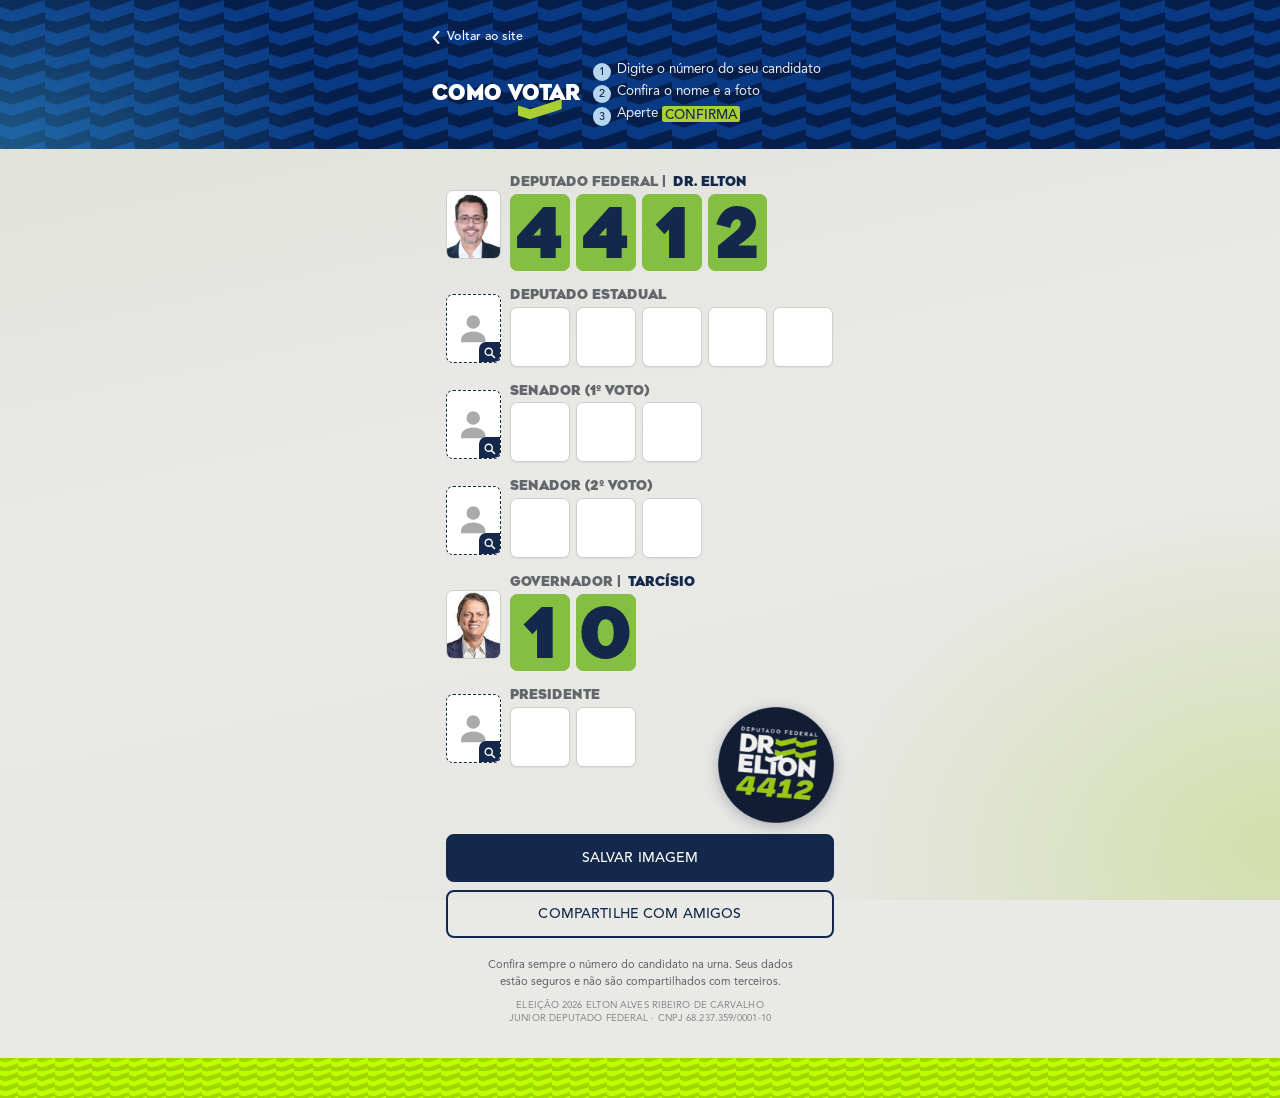
==== commit 972a5ab6: "sync colinha: razao social e CNPJ da campanha na peca Traz o commit 2e9e014 do colinha-digital para " ====
--- a/colinha/index.html
+++ b/colinha/index.html
@@ -6,6 +6,13 @@
 <title>Minha colinha de voto</title>
 <meta name="description" content="Monte sua colinha de voto para 4 de outubro. Digite os números e confira os nomes antes de ir votar.">
 <meta name="robots" content="noindex">
+<!-- As tres fontes que a pagina usa, buscadas junto com o CSS em vez de
+     depois dele: sem isto so eram descobertas quando uma regra casava, e
+     comecavam ~60ms atras. Sao os numeros da urna que trocam de desenho na
+     cara de quem ja esta conferindo o voto. -->
+<link rel="preload" as="font" type="font/woff2" href="fonts/geometos-black.woff2" crossorigin>
+<link rel="preload" as="font" type="font/woff2" href="fonts/avenir-400.woff2" crossorigin>
+<link rel="preload" as="font" type="font/woff2" href="fonts/avenir-500.woff2" crossorigin>
 <link rel="stylesheet" href="style.css">
 </head>
 <body>
@@ -80,6 +87,10 @@
     Confira sempre o número do candidato na urna. Seus dados estão seguros e não são compartilhados com terceiros.
   </p>
 
+  <!-- Razao social + CNPJ da campanha. O texto vem da config do candidato
+       (colinha-core.js): o mesmo HTML serve as tres campanhas. -->
+  <p class="legal" id="legal" hidden></p>
+
 </main>
 
 <div class="faixa" aria-hidden="true"></div>
--- a/colinha/style.css
+++ b/colinha/style.css
@@ -448,6 +448,14 @@
 .acoes button:active { transform: scale(.985); }
 .acoes button[disabled] { opacity: .45; cursor: default; }
 
+/* Marcacao legal obrigatoria: menor e mais apagada que o rodape, como na
+   lateral do santinho impresso, sem competir com o aviso da urna. */
+.legal {
+  margin: .5rem 0 0; text-align: center;
+  font-size: .6rem; line-height: 1.35; letter-spacing: .01em;
+  color: var(--mut); opacity: .72; text-wrap: balance;
+}
+
 .rodape {
   margin: 1.25rem 0 0; text-align: center;
   font-size: .7rem; color: var(--mut);
@@ -587,9 +595,20 @@
 body[data-tema="tozi"] .folha::before {
   content: "";
   position: absolute; z-index: 1; pointer-events: none;
-  right: -2rem; top: -4.9rem;
-  width: 5.6rem; height: 8.8rem;
-  background: url("marca/rosto.svg") center/contain no-repeat;
+  /* Sangria RESPONSIVA. A folha e width:100% com max-width:26rem e margin
+     auto: no desktop sobra margem dos dois lados e a arte cabe inteira ali,
+     como na peca. Num celular de 390px a folha ocupa a largura toda, a
+     margem e zero, e os -2rem fixos de antes iam para fora da tela — o
+     html { overflow-x: clip } segurava, mas o Safari anterior ao 16 ignora
+     clip e o dedo arrastava a pagina de lado.
+     (100vw - 100%) / 2 e exatamente a margem que sobra de cada lado, entao
+     o min() sangra os 2rem quando ha espaco e nada quando nao ha. A arte
+     mantem 5.6rem de largura e fica ancorada a esquerda: o que muda e so
+     quanto dela a caixa deixa aparecer. */
+  --sangra: min(2rem, max(0px, (100vw - 100%) / 2));
+  right: calc(-1 * var(--sangra)); top: -4.9rem;
+  width: calc(3.6rem + var(--sangra)); height: 8.8rem;
+  background: url("marca/rosto.svg") left center / 5.6rem 8.8rem no-repeat;
 }
 
 /* O selo (movido para cá pelo app.js) ocupa o vazio à direita dos senadores,
@@ -633,6 +652,17 @@
 body:is([data-tema="elton"], [data-tema="tozi"], [data-tema="dulce"]) .campo:has(> .selo) .erro {
   padding-right: 7.4rem;
 }
+/* O NOME tambem. O selo desce para a faixa das caixas por um `top` fixo, mas
+   o rotulo acima dele cresce com o nome do candidato — e o topo do circulo
+   subia por cima da ultima palavra. Medido nas tres campanhas com o
+   presidente de nome mais longo do dataset ("VETERINARIO WILSON GRASSI"):
+   Tozi cobria 88px do nome, Dr. Elton 116px, Dulce 76px, sempre a sigla e o
+   fim do nome. Reservar a faixa faz o nome quebrar em duas linhas em vez de
+   sumir por baixo do adesivo — numa peca de conferencia de voto, ler o nome
+   inteiro vale mais que a linha unica. */
+body:is([data-tema="elton"], [data-tema="tozi"], [data-tema="dulce"]) .campo:has(> .selo) .rotulo {
+  padding-right: 7.4rem;
+}
 /* A peça não tem o tique de conferido: o campo dele já vem preenchido. */
 body:is([data-tema="elton"], [data-tema="tozi"], [data-tema="dulce"]) .rotulo { font-size: .82rem; }
 /* Na peca o campo travado sai sem a sigla do partido ("DEPUTADO FEDERAL |
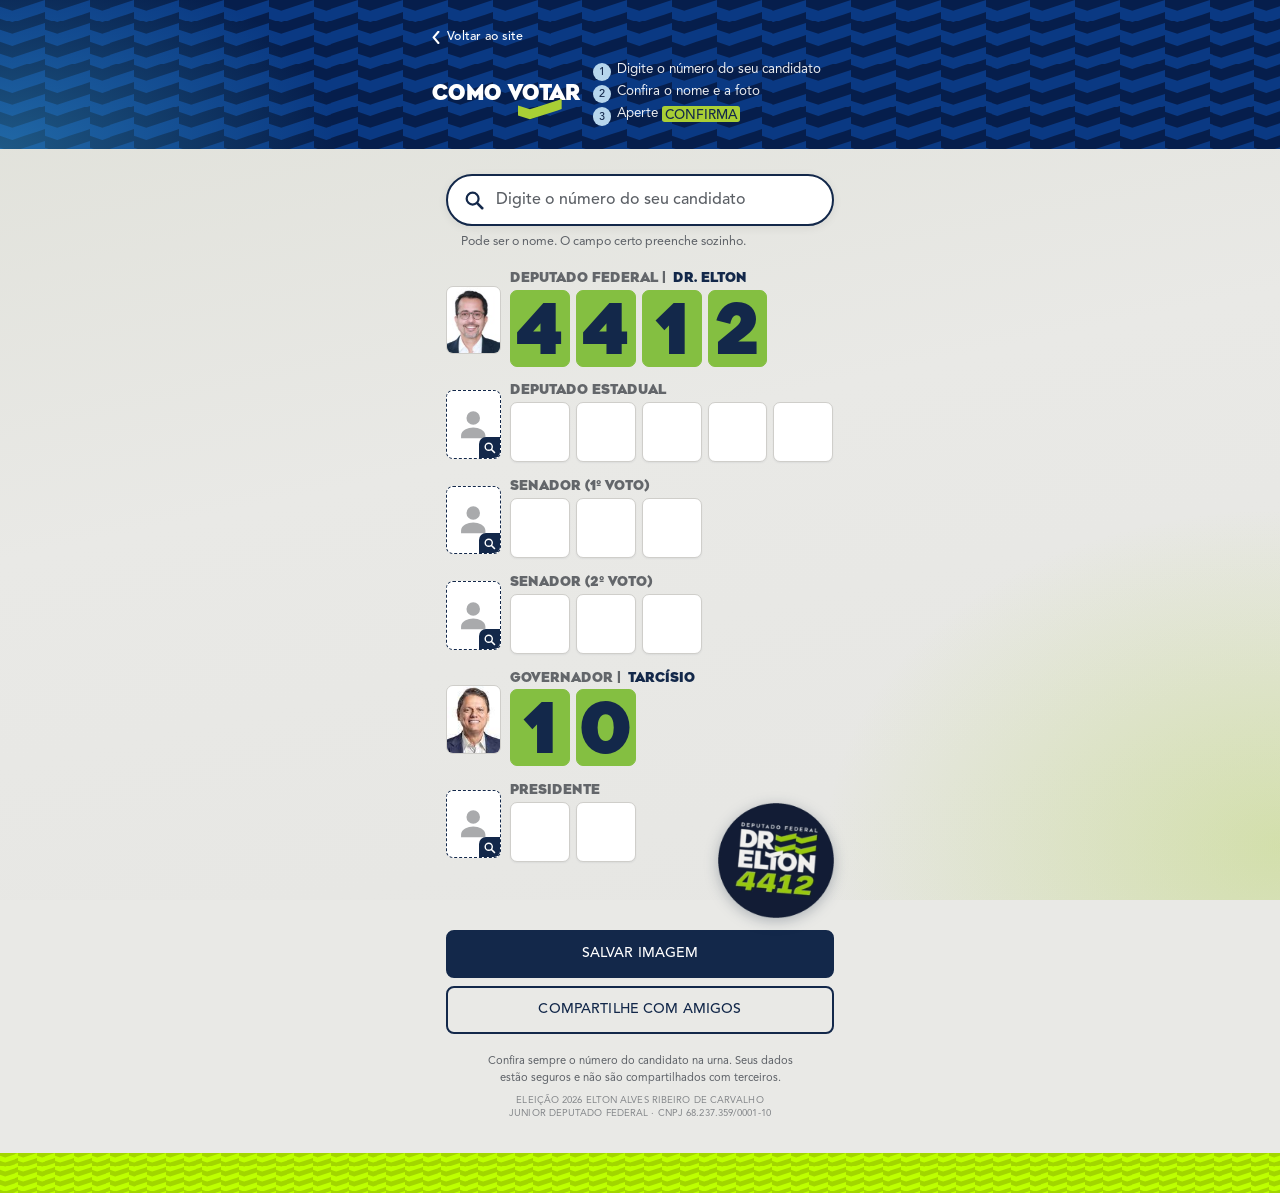
==== commit dc3135b4: "sync colinha: busca única no topo (número ou nome preenche o campo certo)" ====
--- a/colinha/index.html
+++ b/colinha/index.html
@@ -51,6 +51,27 @@
 </header>
 
 <main class="folha">
+
+  <!-- Busca do topo: um campo so, numero OU nome, varrendo todos os cargos
+       livres de uma vez. O resultado ja diz o cargo; um toque (ou o numero
+       completo) preenche o campo certo. Escondida ate os dados carregarem:
+       sem dataset nao ha o que buscar. -->
+  <div class="busca-geral" id="bg" hidden>
+    <div class="bg-caixa">
+      <svg class="bg-lupa" viewBox="0 0 24 24" aria-hidden="true">
+        <circle cx="10.5" cy="10.5" r="6.5" fill="none" stroke="currentColor" stroke-width="2.4"/>
+        <path d="M15.5 15.5L21 21" stroke="currentColor" stroke-width="2.8" stroke-linecap="round"/>
+      </svg>
+      <input type="search" id="bg-input" class="bg-input"
+             placeholder="Digite o número do seu candidato"
+             autocomplete="off" enterkeyhint="search"
+             aria-label="Buscar candidato por número ou nome"
+             aria-describedby="bg-dica">
+      <button type="button" id="bg-limpar" class="bg-x" aria-label="Limpar busca" hidden>✕</button>
+    </div>
+    <p class="bg-dica" id="bg-dica">Pode ser o nome. O campo certo preenche sozinho.</p>
+    <ul id="bg-lista" class="bg-lista" hidden></ul>
+  </div>
 
   <p id="aviso" class="aviso" hidden>
     <span id="aviso-txt"></span>
--- a/colinha/style.css
+++ b/colinha/style.css
@@ -456,6 +456,63 @@
   color: var(--mut); opacity: .72; text-wrap: balance;
 }
 
+/* --- busca geral do topo ------------------------------------------------ */
+/* Um campo unico acima da folha. Pilula alta (52px) com a lupa dentro, na
+   cor da marca: o primeiro toque da pagina precisa se anunciar sozinho. */
+.busca-geral { position: relative; margin: 0 0 1.1rem; }
+.bg-caixa {
+  display: flex; align-items: center; gap: .55rem;
+  min-height: 52px; padding: 0 .9rem;
+  background: var(--surface, #fff); border: 2px solid var(--marca);
+  border-radius: 999px;
+  box-shadow: 0 2px 10px rgba(0, 0, 0, .07);
+}
+.bg-caixa:focus-within { box-shadow: 0 0 0 3px color-mix(in srgb, var(--marca) 25%, transparent); }
+.bg-lupa { width: 22px; height: 22px; flex: none; color: var(--marca); }
+.bg-input {
+  flex: 1; min-width: 0; border: 0; background: none; outline: none;
+  font: inherit; font-size: 1rem; font-weight: 600; color: var(--txt);
+}
+.bg-input::placeholder { color: var(--mut); font-weight: 500; }
+/* O X do teclado do proprio type=search varia por navegador; este e o nosso. */
+.bg-input::-webkit-search-cancel-button { display: none; }
+.bg-x {
+  flex: none; width: 30px; height: 30px; border: 0; border-radius: 50%;
+  background: var(--bg-2); color: var(--rot); font-size: .85rem;
+  cursor: pointer; display: grid; place-items: center;
+}
+.bg-dica {
+  margin: .45rem .9rem 0; font-size: .78rem; color: var(--mut);
+}
+/* Resultados: cartao solto POR CIMA da folha (nao empurra os campos — a
+   lista abre e fecha a cada tecla e o layout pulando e pior que sobrepor). */
+.bg-lista {
+  position: absolute; top: calc(100% - 1.2rem); left: 0; right: 0; z-index: 30;
+  margin: 0; padding: .3rem; list-style: none;
+  background: var(--surface, #fff); border: 1px solid var(--linha);
+  border-radius: calc(var(--raio) + 4px);
+  box-shadow: 0 14px 34px rgba(0, 0, 0, .18);
+  max-height: min(21rem, 55vh); overflow-y: auto;
+}
+/* Cargo do resultado: e a informacao que a busca por campo nao precisava
+   dizer, e aqui e a que evita voto no cargo errado. */
+.bg-cargo {
+  margin-left: auto; flex: none; align-self: center;
+  font-size: .68rem; font-weight: 800; text-transform: uppercase;
+  letter-spacing: .02em; color: var(--marca);
+  padding: .22rem .5rem; border: 1.5px solid currentColor; border-radius: 999px;
+}
+.bg-lista .busca-item { width: 100%; border-radius: calc(var(--raio) + 1px); }
+.bg-lista .busca-item.exato { background: color-mix(in srgb, var(--marca) 10%, transparent); }
+/* O campo que acabou de ser preenchido pela busca pisca uma vez: o toque
+   aconteceu la em cima e o resultado aparece aqui embaixo — sem o brilho o
+   eleitor nao sabe para onde olhar. */
+@keyframes campo-brilho {
+  0% { box-shadow: 0 0 0 4px color-mix(in srgb, var(--marca) 55%, transparent); }
+  100% { box-shadow: 0 0 0 4px transparent; }
+}
+.campo.brilho { animation: campo-brilho 1.2s ease-out 2; border-radius: var(--raio); }
+
 .rodape {
   margin: 1.25rem 0 0; text-align: center;
   font-size: .7rem; color: var(--mut);
@@ -881,7 +938,7 @@
 @media print {
   body { background: #fff; padding: 0; font-size: 12pt; }
   .topo { background: #fff; color: #000; }
-  .passos, .aviso, .acoes, .rodape, .carregando, .link { display: none !important; }
+  .passos, .aviso, .acoes, .rodape, .carregando, .link, .busca-geral { display: none !important; }
   .marca { color: #000; }
   .campo { break-inside: avoid; }
   .digito { border: 1px solid #000; background: #fff; color: #000; }
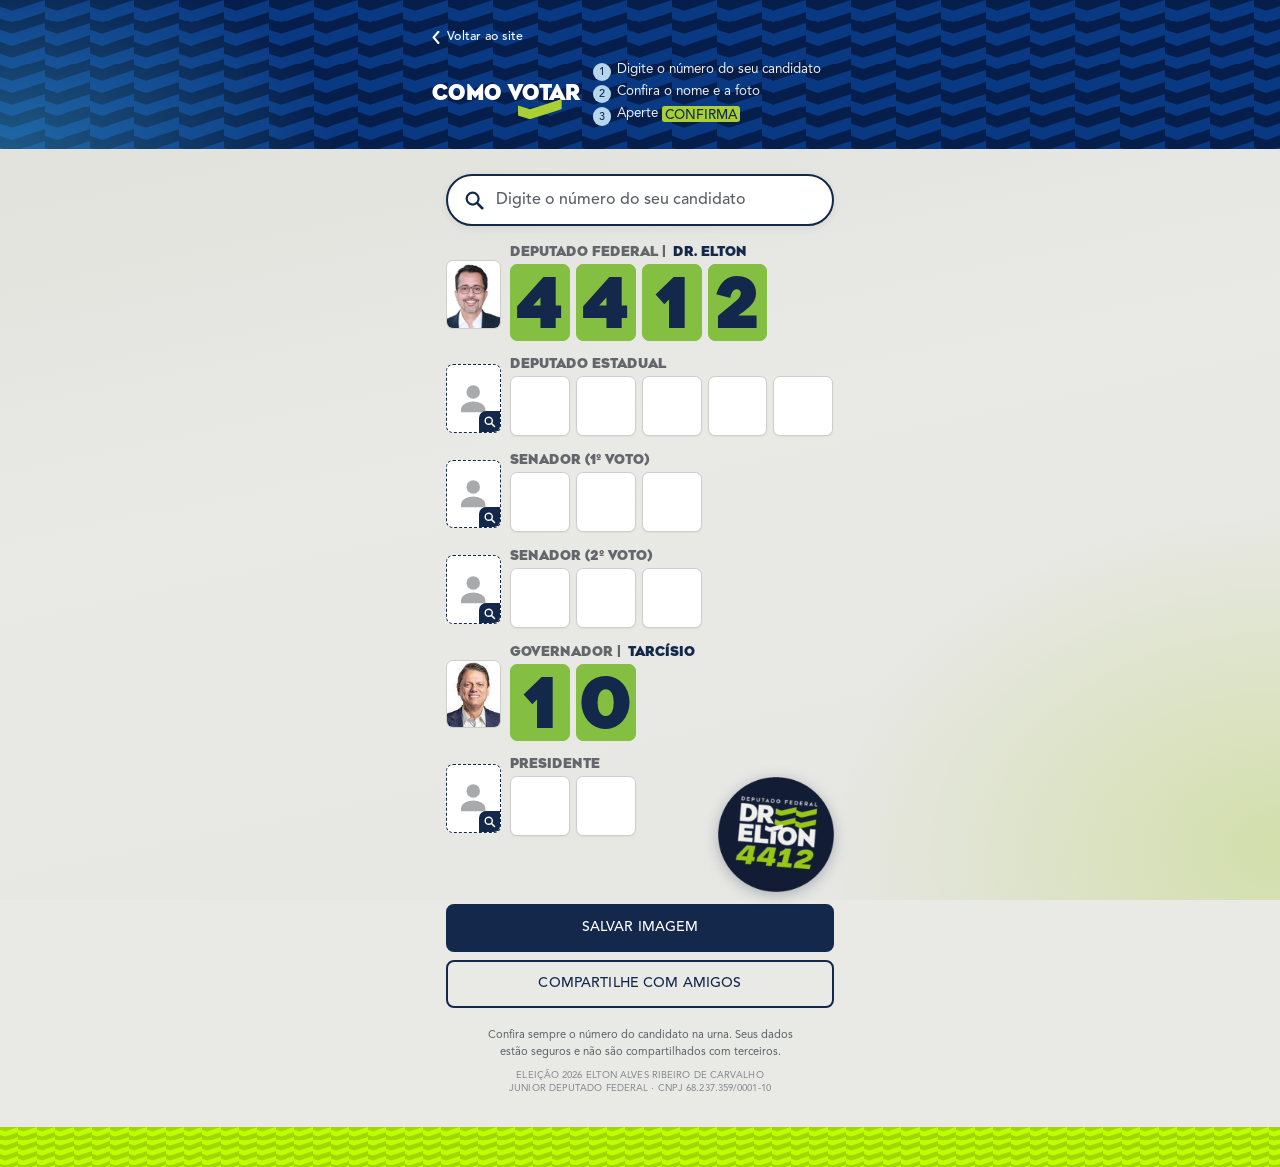
==== commit 3837a2ec: "sync colinha: sem a linha de dica sob a busca" ====
--- a/colinha/index.html
+++ b/colinha/index.html
@@ -65,11 +65,9 @@
       <input type="search" id="bg-input" class="bg-input"
              placeholder="Digite o número do seu candidato"
              autocomplete="off" enterkeyhint="search"
-             aria-label="Buscar candidato por número ou nome"
-             aria-describedby="bg-dica">
+             aria-label="Buscar candidato por número ou nome">
       <button type="button" id="bg-limpar" class="bg-x" aria-label="Limpar busca" hidden>✕</button>
     </div>
-    <p class="bg-dica" id="bg-dica">Pode ser o nome. O campo certo preenche sozinho.</p>
     <ul id="bg-lista" class="bg-lista" hidden></ul>
   </div>
 
--- a/colinha/style.css
+++ b/colinha/style.css
@@ -481,9 +481,6 @@
   background: var(--bg-2); color: var(--rot); font-size: .85rem;
   cursor: pointer; display: grid; place-items: center;
 }
-.bg-dica {
-  margin: .45rem .9rem 0; font-size: .78rem; color: var(--mut);
-}
 /* Resultados: cartao solto POR CIMA da folha (nao empurra os campos — a
    lista abre e fecha a cada tecla e o layout pulando e pior que sobrepor). */
 .bg-lista {
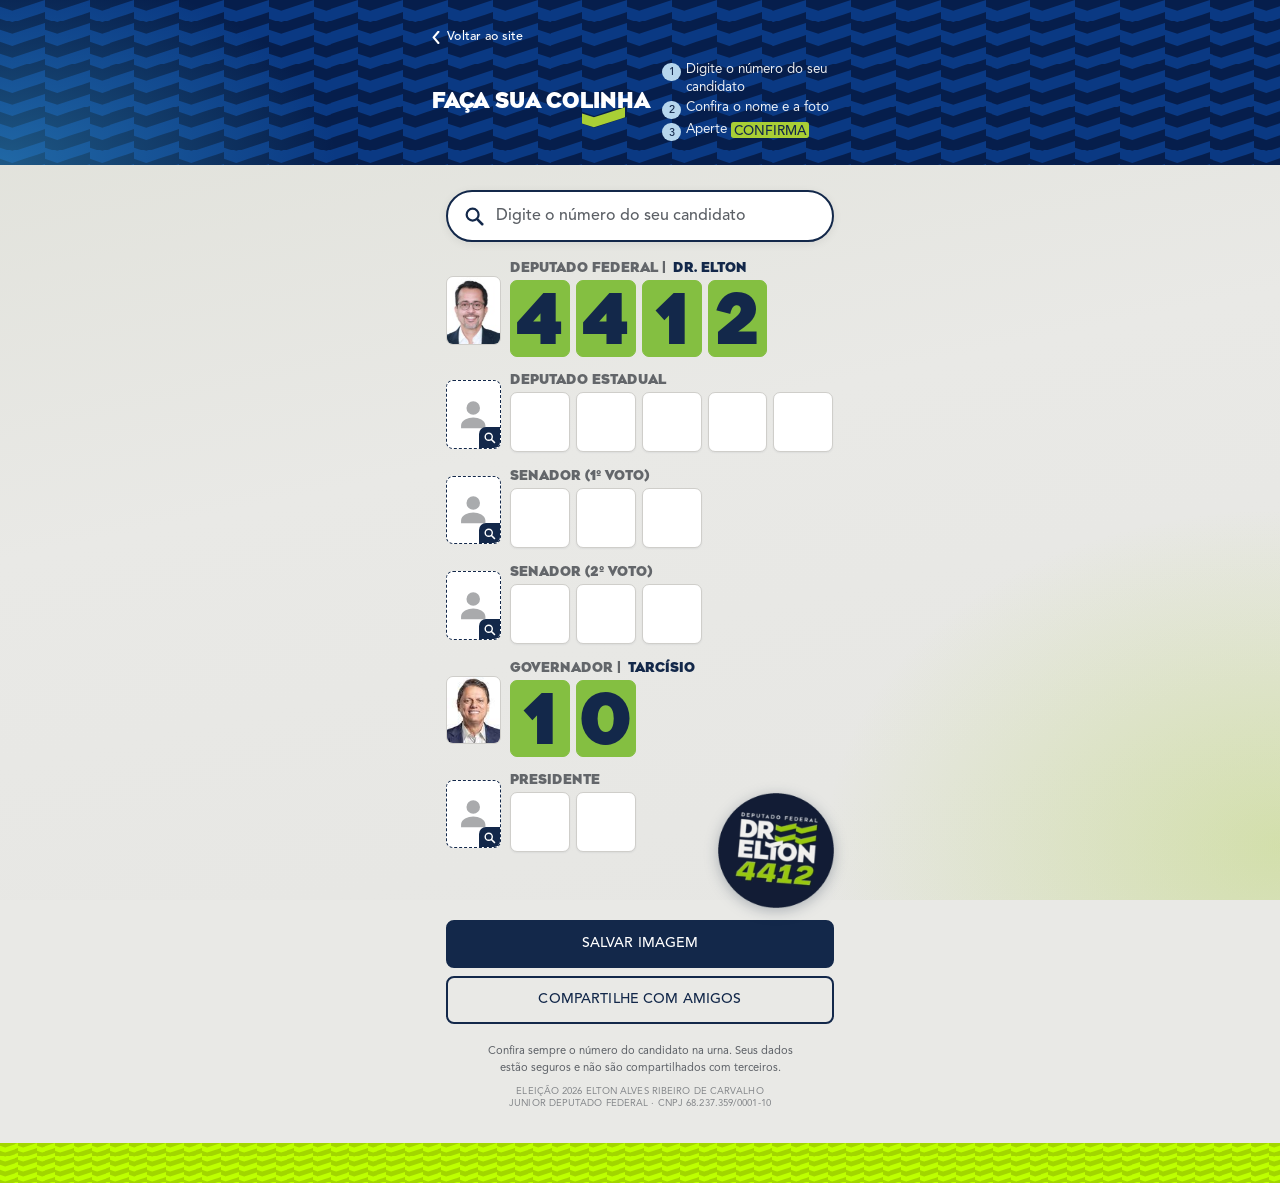
==== commit afa67336: "sync colinha: cabeçalho enxuto no celular e título "Faça sua colinha"" ====
--- a/colinha/index.html
+++ b/colinha/index.html
@@ -32,7 +32,7 @@
         <svg class="visto-marca" viewBox="0 0 170.7 79.3" aria-hidden="true">
           <path d="M170.7 0 L93.3 25 L46.5 40.1 L0 25.1 L0 64.3 L6 66.2 L46.5 79.3 L154.6 44.4 L170.7 39.2 Z" fill="currentColor"/>
         </svg>
-        <span class="marca-txt">Como votar</span>
+        <span class="marca-txt">Faça sua colinha</span>
       </h1>
       <ol class="passos">
         <li>Digite o número do seu candidato</li>
--- a/colinha/style.css
+++ b/colinha/style.css
@@ -153,14 +153,15 @@
   letter-spacing: -.01em; text-transform: uppercase;
 }
 
-/* O risco lima da identidade cruza POR CIMA da base do "OTA" de VOTAR, como
-   na foto da peca (e como ele sublinha "medico"/"compromisso" no manual).
-   Medidas em em, ancoradas na caixa do titulo: "COMO V" termina em 4,43em e
-   "COMO VOTA" em 6,52em (Geometos). */
+/* O risco lima da identidade cruza POR CIMA da base de "LINH", em COLINHA,
+   como ele sublinha "medico"/"compromisso" no manual. Medidas em em na caixa
+   do titulo (Geometos, medido no render): "FAÇA SUA " termina em 5,71em e a
+   palavra inteira em 10,75em, entao o risco de 2,1em comeca em 7,2em e morre
+   antes do A final. */
 .marca { position: relative; }
 .visto-marca {
   position: absolute; z-index: 1;
-  left: 4.15em; width: 2.1em;
+  left: 7.2em; width: 2.1em;
   bottom: -.77em; height: .98em;
   color: var(--lima);
   pointer-events: none;
@@ -932,6 +933,38 @@
   .busca-painel { animation: none; }
 }
 
+/* --- celular: cabecalho so com o titulo ---------------------------------- */
+/* Os tres passos ocupavam ~5rem no alto de uma tela de 667px e empurravam a
+   folha para fora da primeira dobra. O passo 1 ("Digite o numero do seu
+   candidato") ja e o placeholder da busca logo abaixo, e os passos 2 e 3
+   descrevem a urna, nao a pagina. De tablet pra cima (>40rem) sobra altura e
+   eles voltam, como na peca impressa. */
+@media (max-width: 40rem) {
+  .passos { display: none; }
+  .topo { padding-top: .7rem; padding-bottom: .8rem; }
+  /* O visto do Dr. Elton desce 0,77em abaixo da caixa do titulo: sem os
+     passos embaixo, quem segura esse transbordo e o padding do topo. */
+  body[data-tema="elton"] .topo { padding-top: .8rem; padding-bottom: 1.3rem; }
+  body[data-tema="elton"] .marca { margin-bottom: 0; }
+  body:is([data-tema="tozi"], [data-tema="dulce"]) .topo { padding-bottom: .9rem; }
+  /* O coracao da Dulce e ancorado nos passos (.passos::after) e sai com eles;
+     no lugar dele o padrao de pessoinhas do fundo fica maior na faixa baixa. */
+  body[data-tema="dulce"] .topo { background-size: auto 78%; }
+  /* Sem a coluna dos passos ao lado, o titulo volta ao corpo do layout
+     empilhado em vez do tamanho reduzido do arranjo lado a lado. */
+  body:is([data-tema="elton"], [data-tema="tozi"], [data-tema="dulce"]) .marca { font-size: 1.25rem; }
+  body[data-tema="elton"] .marca { font-size: 1.35rem; }
+  /* O rosto do Tozi sobe 4,9rem para dentro do cabecalho; com o cabecalho de
+     150px para 55px ele passava por cima da busca. Encolhido em 30% ele volta
+     a caber na faixa navy e para antes do campo (proporcao preservada:
+     6.2 x 0.636 = 3.94). */
+  body[data-tema="tozi"] .folha::before {
+    top: -3.35rem; height: 6.2rem;
+    width: calc(2.5rem + var(--sangra));
+    background-size: 3.94rem 6.2rem;
+  }
+}
+
 @media print {
   body { background: #fff; padding: 0; font-size: 12pt; }
   .topo { background: #fff; color: #000; }
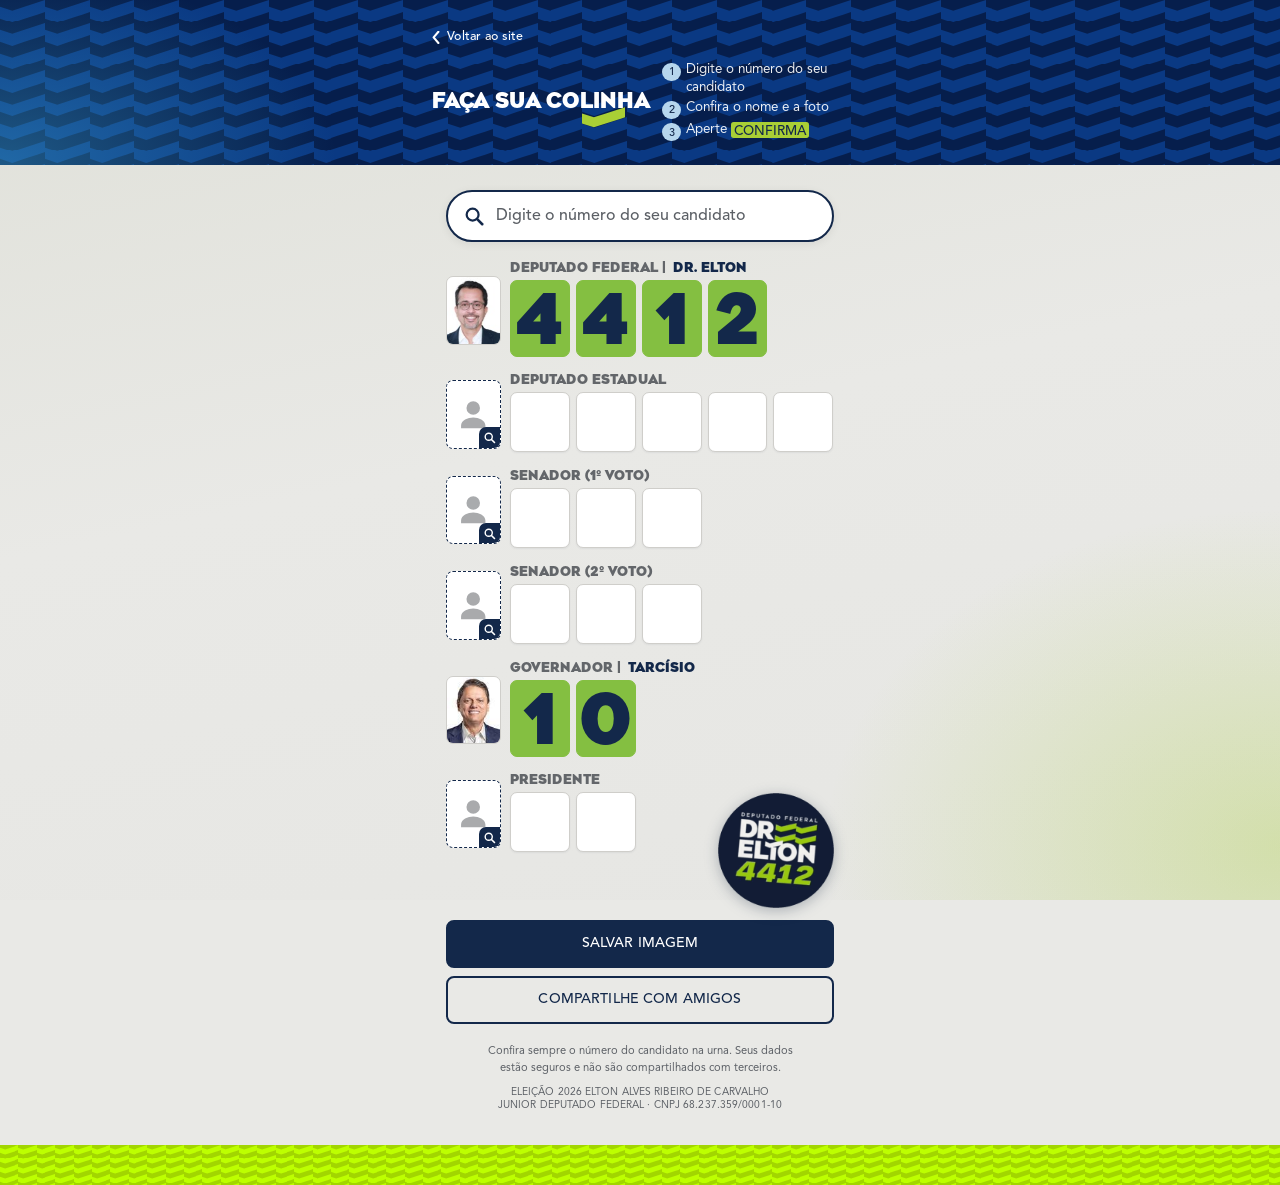
==== commit ff6b7018: "sync colinha: cabeçalho numa linha e folha inteira na primeira tela do celular" ====
--- a/colinha/index.html
+++ b/colinha/index.html
@@ -19,9 +19,11 @@
 
 <header class="topo">
   <div class="topo-volta" id="volta-area" hidden>
-    <a id="volta" class="volta">
+    <!-- O nome acessivel vive no aria-label: no celular o link vira so a seta
+         (ver style.css) e o rotulo visivel sai do fluxo. -->
+    <a id="volta" class="volta" aria-label="Voltar ao site">
       <svg viewBox="0 0 10 16" aria-hidden="true"><path d="M8 1 L2 8 L8 15" fill="none" stroke="currentColor" stroke-width="2.6" stroke-linecap="round" stroke-linejoin="round"/></svg>
-      Voltar ao site
+      <span class="volta-txt">Voltar ao site</span>
     </a>
   </div>
   <div class="topo-int">
--- a/colinha/style.css
+++ b/colinha/style.css
@@ -451,10 +451,14 @@
 
 /* Marcacao legal obrigatoria: menor e mais apagada que o rodape, como na
    lateral do santinho impresso, sem competir com o aviso da urna. */
+/* Discreta pelo CORPO, nao pela opacidade: a .72 de antes derrubava o
+   contraste para 2,8:1 e o CNPJ e justamente o texto que precisa ser
+   legivel quando alguem vai conferir quem pagou a peca. Sem ela, o
+   proprio --mut ja da 4,5:1 nos tres temas. */
 .legal {
   margin: .5rem 0 0; text-align: center;
-  font-size: .6rem; line-height: 1.35; letter-spacing: .01em;
-  color: var(--mut); opacity: .72; text-wrap: balance;
+  font-size: .64rem; line-height: 1.35; letter-spacing: .01em;
+  color: var(--mut); text-wrap: balance;
 }
 
 /* --- busca geral do topo ------------------------------------------------ */
@@ -747,7 +751,7 @@
 body[data-tema="dulce"] {
   --marinho: #005474; --marinho-2: #005b79; --limao: #8dc73f; --lima: #bfd736;
   --limao-esc: #1f7a68; --bg: #e7e8e8; --bg-2: #e7e8e8;
-  --txt: #062240; --rot: #6d6f71; --mut: #5c6a72;
+  --txt: #062240; --rot: #656769; /* 4,63:1 no fundo dela; o #6d6f71 do impresso dava 4,11 */ --mut: #5c6a72;
   --linha: #d3d4d4; --marca: #005474; --acento: #0a4b69;
   --cx-travado: #8dc73f; --cx-travado-txt: #062240;
   --display: "Avenir LT Std", system-ui, -apple-system, "Segoe UI", sans-serif;
@@ -954,15 +958,69 @@
      empilhado em vez do tamanho reduzido do arranjo lado a lado. */
   body:is([data-tema="elton"], [data-tema="tozi"], [data-tema="dulce"]) .marca { font-size: 1.25rem; }
   body[data-tema="elton"] .marca { font-size: 1.35rem; }
-  /* O rosto do Tozi sobe 4,9rem para dentro do cabecalho; com o cabecalho de
-     150px para 55px ele passava por cima da busca. Encolhido em 30% ele volta
-     a caber na faixa navy e para antes do campo (proporcao preservada:
-     6.2 x 0.636 = 3.94). */
+  /* O rosto do Tozi sobe para dentro do cabecalho. Com o cabecalho de 150px
+     para ~74px ele nao cabe mais no tamanho da peca: passava por cima da
+     busca, e identidade por cima de campo e justamente o que o produto nao
+     faz. Reduzido a altura da propria faixa navy, ele vira vinheta de canto e
+     morre 12px antes do campo (proporcao preservada: 3.5 x 0.636 = 2.23). */
   body[data-tema="tozi"] .folha::before {
-    top: -3.35rem; height: 6.2rem;
-    width: calc(2.5rem + var(--sangra));
-    background-size: 3.94rem 6.2rem;
+    top: -3.2rem; height: 3.5rem;
+    width: calc(2rem + var(--sangra));
+    background-size: 2.23rem 3.5rem;
   }
+
+  /* Voltar e titulo na MESMA linha. Sozinha, a barra do voltar custava 41px
+     de altura para uma frase de tres palavras. */
+  .topo { display: flex; align-items: center; gap: .7rem; }
+  .topo-volta { max-width: none; margin: 0; flex: none; }
+  .topo-int { flex: 1; min-width: 0; }
+  /* So a seta, num disco de vidro: o cabecalho e um pattern de chevrons, e um
+     controle chapado sobre ele ou some ou vira mancha. O desfoque separa o
+     alvo do fundo sem inventar uma cor que nao existe na identidade. */
+  .volta {
+    width: 40px; height: 40px; min-height: 0;
+    padding: 0; margin: 0; justify-content: center;
+    position: relative;
+    border-radius: 50%;
+    background: rgba(255, 255, 255, .16);
+    border: 1px solid rgba(255, 255, 255, .34);
+    box-shadow: 0 1px 6px rgba(0, 0, 0, .18), inset 0 1px 0 rgba(255, 255, 255, .22);
+    -webkit-backdrop-filter: blur(10px) saturate(1.4);
+    backdrop-filter: blur(10px) saturate(1.4);
+  }
+  /* O disco tem 40px para nao engordar a linha; o alvo de toque continua 44.  */
+  .volta::before { content: ""; position: absolute; inset: -2px; border-radius: 50%; }
+  /* Fundo mais claro nao chega como foco num controle que ja e translucido:
+     no teclado o anel branco e o unico sinal que se le sobre o pattern. */
+  .volta:focus-visible { outline: 2px solid #fff; outline-offset: 2px; }
+  /* Otico: a seta e assimetrica (aponta para a esquerda) e sentava 1px a
+     direita do centro do disco. */
+  .volta svg { width: .56rem; margin-left: -1px; }
+  .volta-txt { display: none; }
+
+  /* --- densidade: o objetivo e a folha inteira na primeira tela ----------- */
+  /* Cortes na MOLDURA (respiros, faixa, ar sob o selo), nunca no conteudo:
+     caixas, fotos, rotulos e alvos de toque ficam do tamanho que estao. */
+  .folha { padding-top: 1rem; padding-bottom: 1rem; }
+  .busca-geral { margin-bottom: .75rem; }
+  .colinha { gap: .55rem; }
+  .rotulo { margin-bottom: .2rem; }
+  /* No desktop o selo transborda o ultimo campo e o ar antes dos botoes
+     (3,6 a 4rem) existe so para absorver esse transbordo. No celular esse ar
+     custa mais do que vale: encostando o selo no PE do campo ele deixa de
+     transbordar, e o respiro dos botoes volta ao 1,25rem do resto da folha.
+     O vao a direita de um cargo de 2 digitos e permanente, entao ele continua
+     no lugar da peca, sem chegar perto das caixas. */
+  body:is([data-tema="elton"], [data-tema="tozi"], [data-tema="dulce"]) .campo > .selo {
+    top: auto; bottom: 0;
+  }
+  body[data-tema="elton"] .campo > .selo { width: 5.9rem; }
+  body[data-tema="tozi"] .campo > .selo { width: 5.6rem; }
+  body[data-tema="dulce"] .campo > .selo { width: 5.2rem; }
+  body:is([data-tema="elton"], [data-tema="tozi"], [data-tema="dulce"]) .acoes { margin-top: 1.25rem; }
+  .rodape { margin-top: .8rem; }
+  /* A faixa fecha a peca; no celular ela so precisa registrar a cor. */
+  .faixa { height: calc(1.5rem + env(safe-area-inset-bottom)); }
 }
 
 @media print {
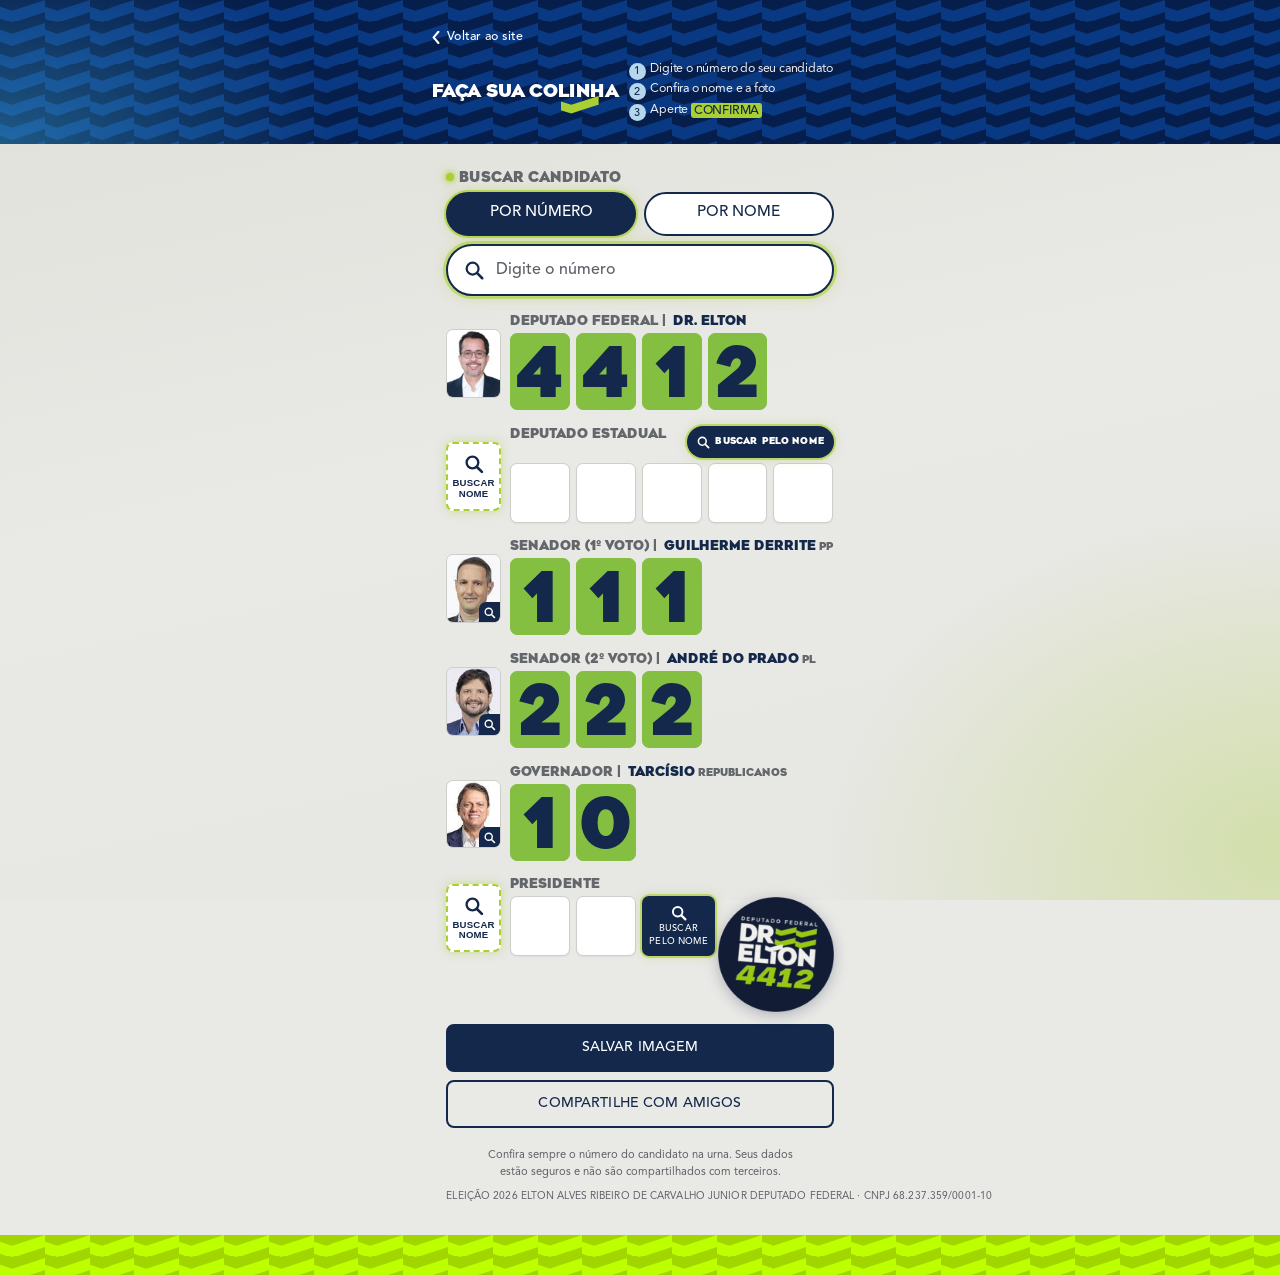
==== commit 77d49681: "Colinha: busca pelo nome visível — Por número / Por nome no topo, BUSCAR NOME e BUSCAR PELO NOME em " ====
--- a/colinha/index.html
+++ b/colinha/index.html
@@ -6,6 +6,20 @@
 <title>Minha colinha de voto</title>
 <meta name="description" content="Monte sua colinha de voto para 4 de outubro. Digite os números e confira os nomes antes de ir votar.">
 <meta name="robots" content="noindex">
+<!-- Previa do link em Instagram, WhatsApp e Facebook. O MESMO index.html serve
+     TODOS os subdominios da colinha (santinho, lindoso, rogerio, anistaldo,
+     regina, colinhacompleta, e as colinhas do Tozi e da Dulce), e o crawler
+     nao roda JS: ele ve este head antes de o tema por hostname existir. Por
+     isso a imagem e NEUTRA de proposito — arte de um candidato aqui apareceria
+     no link de todos os outros. URL absoluta porque og:image relativa nao e
+     garantida pelos raspadores. -->
+<meta property="og:type" content="website">
+<meta property="og:title" content="Faça sua colinha de voto">
+<meta property="og:description" content="Digite os números, confira os nomes e leve na hora de votar. 4 de outubro.">
+<meta property="og:image" content="https://drelton4412.com.br/colinha/marca/og-colinha.png">
+<meta property="og:image:width" content="1200">
+<meta property="og:image:height" content="1200">
+<meta name="twitter:card" content="summary">
 <!-- As tres fontes que a pagina usa, buscadas junto com o CSS em vez de
      depois dele: sem isto so eram descobertas quando uma regra casava, e
      comecavam ~60ms atras. Sao os numeros da urna que trocam de desenho na
@@ -57,17 +71,28 @@
   <!-- Busca do topo: um campo so, numero OU nome, varrendo todos os cargos
        livres de uma vez. O resultado ja diz o cargo; um toque (ou o numero
        completo) preenche o campo certo. Escondida ate os dados carregarem:
-       sem dataset nao ha o que buscar. -->
+       sem dataset nao ha o que buscar.
+       O titulo fica FORA da caixa e o placeholder diz "nome": no celular os
+       passos do topo somem e este era o unico texto da tela — e dizia so
+       "numero". Eleitor nao descobria que dava para buscar pelo nome
+       (relato de 28/09/2026). -->
   <div class="busca-geral" id="bg" hidden>
+    <label class="bg-titulo" for="bg-input">Buscar candidato</label>
+    <!-- Dois botoes bem grandes dizendo COMO buscar. A caixa aceita nome ou
+         numero em qualquer modo (buscarGlobal decide pelo que foi digitado);
+         o modo so troca o placeholder e o teclado do celular. -->
+    <div class="bg-modos" role="group" aria-label="Buscar por">
+      <button type="button" class="bg-modo ativo" data-modo="numero" data-ph="Digite o número">Por número</button>
+      <button type="button" class="bg-modo" data-modo="nome" data-ph="Digite o nome">Por nome</button>
+    </div>
     <div class="bg-caixa">
       <svg class="bg-lupa" viewBox="0 0 24 24" aria-hidden="true">
         <circle cx="10.5" cy="10.5" r="6.5" fill="none" stroke="currentColor" stroke-width="2.4"/>
         <path d="M15.5 15.5L21 21" stroke="currentColor" stroke-width="2.8" stroke-linecap="round"/>
       </svg>
       <input type="search" id="bg-input" class="bg-input"
-             placeholder="Digite o número do seu candidato"
-             autocomplete="off" enterkeyhint="search"
-             aria-label="Buscar candidato por número ou nome">
+             placeholder="Digite o número" inputmode="numeric"
+             autocomplete="off" enterkeyhint="search">
       <button type="button" id="bg-limpar" class="bg-x" aria-label="Limpar busca" hidden>✕</button>
     </div>
     <ul id="bg-lista" class="bg-lista" hidden></ul>
--- a/colinha/style.css
+++ b/colinha/style.css
@@ -264,9 +264,14 @@
   flex: none; height: calc(2.5rem + env(safe-area-inset-bottom));
   background-color: #a2d600;
   background-image: url("data:image/svg+xml,%3Csvg xmlns='http://www.w3.org/2000/svg' viewBox='0 0 135.6 71'%3E%3Crect width='135.6' height='71' fill='%23a2d600'/%3E%3Cpath d='M135.6 0 L135.6 35.8 L111.7 43.5 L92.3 49.8 L71.4 56.5 L37 67.7 L23.9 63.4 L0 55.7 L0 19.9 L37 31.9 Z' fill='%23bdff00'/%3E%3C/svg%3E");
-  /* Na peca a faixa e bem mais miuda que o topo: ~20 colunas na largura
-     (coluna = 5% dela) — 1.2rem numa tela de 375px. */
-  background-size: 1.15rem auto;
+  /* Mesma escala de coluna do topo (2.8rem): a faixa e a mesma fita do
+     cabecalho fechando a peca, e na miudeza de antes (1.15rem) o chevron
+     virava textura sem desenho — de longe lia como um degrade verde. */
+  background-size: 2.8rem auto;
+  /* Um chevron inteiro de altura: a coluna e 135,6 x 71 no vetor, entao a
+     fita completa mede 0,524 da largura da coluna. Cortada no meio, a quebra
+     do desenho nao fecha com a do fundo. */
+  min-height: calc(2.8rem * 71 / 135.6);
 }
 body:is([data-tema="tozi"], [data-tema="dulce"]) .faixa { display: none; }
 
@@ -340,6 +345,35 @@
 /* Campo ainda vazio: tracejado reforca que ali se pode tocar para buscar. */
 button.foto:not(.tem-foto) { border-style: dashed; border-color: var(--marinho); }
 
+/* Campo livre e vazio: a foto e o botao "BUSCAR NOME" por extenso — lupa
+   grande e texto — e a lupa miuda do canto sai (ja esta no meio). Com
+   candidato escolhido volta a foto, e a lupa do canto diz que da para trocar. */
+.foto.vazio .foto-lupa { display: none; }
+.foto.vazio .foto-ph {
+  align-content: center; gap: .2rem;
+  color: var(--marinho);
+}
+.foto.vazio .foto-ph svg { width: 1.35rem; height: 1.35rem; opacity: 1; }
+.foto-cta {
+  font-size: .6rem; font-weight: 800; line-height: 1.1;
+  text-transform: uppercase; letter-spacing: .02em; text-align: center;
+}
+
+/* Neon leve (pedido de 28/09/2026): o lima de cada campanha contorna o que se
+   toca para buscar — ponto aceso no titulo, halo na caixa, traco e brilho no
+   botao BUSCAR NOME. So contorno e brilho: bloco inteiro em lima pintaria
+   mais que os proprios numeros. */
+.bg-titulo::before {
+  content: ""; display: inline-block; vertical-align: middle;
+  width: .5em; height: .5em; margin: -.1em .4em 0 0; border-radius: 50%;
+  background: var(--lima);
+  box-shadow: 0 0 6px var(--lima), 0 0 12px color-mix(in srgb, var(--lima) 60%, transparent);
+}
+button.foto.vazio {
+  border: 2px dashed var(--lima);
+  box-shadow: 0 0 10px color-mix(in srgb, var(--lima) 50%, transparent);
+}
+
 .foto-lupa {
   position: absolute; right: -1px; bottom: -1px;
   width: 1.35rem; height: 1.35rem;
@@ -455,6 +489,7 @@
    contraste para 2,8:1 e o CNPJ e justamente o texto que precisa ser
    legivel quando alguem vai conferir quem pagou a peca. Sem ela, o
    proprio --mut ja da 4,5:1 nos tres temas. */
+.legal-item { white-space: nowrap; }
 .legal {
   margin: .5rem 0 0; text-align: center;
   font-size: .64rem; line-height: 1.35; letter-spacing: .01em;
@@ -465,6 +500,48 @@
 /* Um campo unico acima da folha. Pilula alta (52px) com a lupa dentro, na
    cor da marca: o primeiro toque da pagina precisa se anunciar sozinho. */
 .busca-geral { position: relative; margin: 0 0 1.1rem; }
+/* Titulo fora da caixa, no mesmo desenho dos rotulos de cargo: fica visivel
+   mesmo depois que o placeholder some sob o que foi digitado. */
+.bg-titulo {
+  display: block; margin: 0 0 .35rem;
+  font-size: .9rem; font-weight: 800; line-height: 1.15;
+  text-transform: uppercase; color: var(--rot);
+}
+body[data-tema="elton"] .bg-titulo { font-family: var(--titulo); }
+.bg-modos { display: flex; gap: .5rem; margin: 0 0 .5rem; }
+.bg-modo {
+  flex: 1; min-height: 44px; border-radius: 999px;
+  border: 2px solid var(--marca); background: var(--surface); color: var(--marca);
+  font: inherit; font-size: .95rem; font-weight: 800; text-transform: uppercase; cursor: pointer;
+}
+.bg-modo.ativo {
+  background: var(--marca); color: var(--marca-txt);
+  box-shadow: 0 0 0 2px color-mix(in srgb, var(--lima) 70%, transparent),
+              0 0 12px color-mix(in srgb, var(--lima) 55%, transparent);
+}
+/* Botao "BUSCAR PELO NOME" na faixa das caixas, logo a direita delas e com a
+   altura delas — alinhado com o que se preenche. Some quando o campo tem
+   candidato (.campo:not(.vazio)). Fica ACIMA do .entrada transparente
+   (z-index), senao o toque cairia no input. No cargo de 5 digitos nao sobra
+   faixa e ele vai para a linha do rotulo, em uma linha so. */
+.busca-nome-btn {
+  position: relative; z-index: 1; flex: none;
+  display: inline-flex; align-items: center; justify-content: center; gap: .15rem;
+  border: 0; border-radius: 7px; cursor: pointer;
+  background: var(--marca); color: var(--marca-txt);
+  font: inherit; font-size: .58rem; font-weight: 800; letter-spacing: .02em;
+  line-height: 1.15; text-transform: uppercase; text-align: center;
+  box-shadow: 0 0 0 2px color-mix(in srgb, var(--lima) 60%, transparent),
+              0 0 10px color-mix(in srgb, var(--lima) 50%, transparent);
+}
+.busca-nome-btn svg { width: 1.1rem; height: 1.1rem; flex: none; }
+.digitos > .busca-nome-btn { flex-direction: column; width: 4.6rem; align-self: stretch; }
+.rotulo > .busca-nome-btn {
+  margin-left: auto; align-self: center; flex-direction: row; gap: .3rem;
+  min-height: 2rem; padding: 0 .6rem; border-radius: 999px; white-space: nowrap;
+}
+.rotulo > .busca-nome-btn svg { width: .9rem; height: .9rem; }
+.campo:not(.vazio) .busca-nome-btn { display: none; }
 .bg-caixa {
   display: flex; align-items: center; gap: .55rem;
   min-height: 52px; padding: 0 .9rem;
@@ -473,6 +550,15 @@
   box-shadow: 0 2px 10px rgba(0, 0, 0, .07);
 }
 .bg-caixa:focus-within { box-shadow: 0 0 0 3px color-mix(in srgb, var(--marca) 25%, transparent); }
+/* Neon leve: halo lima na caixa (ver bloco "Neon leve" acima). */
+.bg-caixa {
+  box-shadow: 0 0 0 3px color-mix(in srgb, var(--lima) 55%, transparent),
+              0 0 14px color-mix(in srgb, var(--lima) 45%, transparent);
+}
+.bg-caixa:focus-within {
+  box-shadow: 0 0 0 3px var(--lima),
+              0 0 18px color-mix(in srgb, var(--lima) 65%, transparent);
+}
 .bg-lupa { width: 22px; height: 22px; flex: none; color: var(--marca); }
 .bg-input {
   flex: 1; min-width: 0; border: 0; background: none; outline: none;
@@ -590,8 +676,8 @@
   background-size: cover, 42% auto, 42% auto;
   padding-bottom: 1.4rem;
 }
-body:is([data-tema="elton"], [data-tema="tozi"], [data-tema="dulce"]) .topo-int { align-items: flex-start; }
-body:is([data-tema="elton"], [data-tema="tozi"], [data-tema="dulce"]) .marca {
+body:is([data-tema="elton"], [data-tema="tozi"], [data-tema="dulce"], [data-tema="santinho"]) .topo-int { align-items: flex-start; }
+body:is([data-tema="elton"], [data-tema="tozi"], [data-tema="dulce"], [data-tema="santinho"]) .marca {
   flex: none; font-size: 1.25rem; line-height: 1; white-space: nowrap;
 }
 /* Título ao lado dos passos é o arranjo da peça, mas ela é bem mais larga em
@@ -601,19 +687,19 @@
    logo abaixo e ficariam riscados por ele. O respiro extra so existe no
    layout empilhado — de 26rem pra cima o titulo fica ao lado dos passos e a
    regra do breakpoint zera a margem de novo. */
-body[data-tema="elton"] .marca { margin-bottom: 1.4rem; }
+body:is([data-tema="elton"], [data-tema="santinho"]) .marca { margin-bottom: 1.4rem; }
 @media (min-width: 26rem) {
-  body:is([data-tema="elton"], [data-tema="tozi"], [data-tema="dulce"]) .topo-txt {
+  body:is([data-tema="elton"], [data-tema="tozi"], [data-tema="dulce"], [data-tema="santinho"]) .topo-txt {
     display: flex; align-items: center; gap: .8rem;
   }
-  body:is([data-tema="elton"], [data-tema="tozi"], [data-tema="dulce"]) .marca { font-size: 1.08rem; margin: 0; }
+  body:is([data-tema="elton"], [data-tema="tozi"], [data-tema="dulce"], [data-tema="santinho"]) .marca { font-size: 1.08rem; margin: 0; }
   /* Na arte o COMO VOTAR e maior que nos aliados; o pincel encolhe junto. */
-  body[data-tema="elton"] .marca { font-size: 1.3rem; }
+  body:is([data-tema="elton"], [data-tema="santinho"]) .marca { font-size: 1.3rem; }
 }
 /* (o tamanho e a posicao do pincel saem da regra base, em em: eles seguem o
    corpo do titulo sozinhos, sem override por tema) */
 /* A faixa navy da arte respira mais que o topo compacto dos aliados. */
-body[data-tema="elton"] .topo { padding-top: 1.25rem; padding-bottom: 1.45rem; }
+body:is([data-tema="elton"], [data-tema="santinho"]) .topo { padding-top: 1.25rem; padding-bottom: 1.45rem; }
 /* Na peça o "COMO VOTAR" vem sozinho — o tique é assinatura do Dr. Elton. */
 body:is([data-tema="tozi"], [data-tema="dulce"]) .visto-marca { display: none; }
 /* Os passos da peça são numerados em azul, não no verde do Dr. Elton. O vão à
@@ -629,6 +715,31 @@
    queixo, sobra 1,6px — mas os passos 2 e 3 tem 61px e 86px de folga e nunca
    chegam la). A fonte cai so de .8 para .77rem; ir ate .72rem, que resolveria
    sozinho, ficaria pequeno demais numa peca de apoio a voto. */
+/* Bolinhas equidistantes na peca do Dr. Elton (e no santinho, que herda o
+   cabecalho dela) pelo MESMO motivo do Tozi logo abaixo: o passo 1 pedia
+   207px numa coluna de 159px, quebrava em duas linhas e os vaos entre as
+   bolinhas iam para 38px e 22px. O que fecha os 48px que faltam: o titulo
+   cede um corpo (o "FAÇA SUA COLINHA" e o item mais largo do topo), os
+   passos caem de .84 para .78rem com tracking negativo, e a coluna da
+   bolinha encolhe um tico. O topo inteiro sai mais baixo de brinde. */
+@media (min-width: 26rem) {
+  body:is([data-tema="elton"], [data-tema="santinho"]) .marca { font-size: 1.12rem; }
+  body:is([data-tema="elton"], [data-tema="santinho"]) .topo-txt { gap: .6rem; }
+  body:is([data-tema="elton"], [data-tema="santinho"]) .passos {
+    flex: 1; min-width: 0;
+    font-size: .78rem; letter-spacing: -.015em;
+  }
+  /* O corpo vai no li, nao so no .passos: a regra base ja declara
+     `.passos li { font-size: .84rem }` e ela ganharia do pai por ser direta —
+     o tracking em em encolhia, o texto nao. */
+  body:is([data-tema="elton"], [data-tema="santinho"]) .passos li {
+    grid-template-columns: 1.05rem 1fr; gap: .3rem; font-size: .78rem;
+  }
+  body:is([data-tema="elton"], [data-tema="santinho"]) .passos li::before {
+    width: 1.05rem; height: 1.05rem;
+  }
+}
+
 body[data-tema="tozi"] .passos {
   flex: 1; min-width: 0; padding-right: 3.2rem; font-size: .77rem;
   letter-spacing: -.018em;
@@ -640,7 +751,7 @@
 }
 
 /* O rosto em traço invade o corpo pelo canto direito, como na peça. */
-body:is([data-tema="elton"], [data-tema="tozi"], [data-tema="dulce"]) .folha {
+body:is([data-tema="elton"], [data-tema="tozi"], [data-tema="dulce"], [data-tema="santinho"]) .folha {
   position: relative;
   padding-top: 1.6rem;
 }
@@ -674,8 +785,8 @@
    que só têm 3 dígitos — o mesmo lugar que ele tem na peça. */
 /* O selo vive dentro do campo do senador (1º voto) e transborda sobre o de
    baixo — ancorado ali, desce junto quando um aviso empurra o formulário. */
-body:is([data-tema="elton"], [data-tema="tozi"], [data-tema="dulce"]) .campo { position: relative; }
-body:is([data-tema="elton"], [data-tema="tozi"], [data-tema="dulce"]) .campo > .selo {
+body:is([data-tema="elton"], [data-tema="tozi"], [data-tema="dulce"], [data-tema="santinho"]) .campo { position: relative; }
+body:is([data-tema="elton"], [data-tema="tozi"], [data-tema="dulce"], [data-tema="santinho"]) .campo > .selo {
   position: absolute; z-index: 1;
   right: 0; top: -.3rem;
   width: 7rem;
@@ -708,7 +819,7 @@
 body[data-tema="tozi"] .campo > .selo { top: 1.3rem; }
 body[data-tema="tozi"] .acoes { margin-top: 3.9rem; }
 /* A mensagem de erro do campo que hospeda o selo quebraria por baixo dele. */
-body:is([data-tema="elton"], [data-tema="tozi"], [data-tema="dulce"]) .campo:has(> .selo) .erro {
+body:is([data-tema="elton"], [data-tema="tozi"], [data-tema="dulce"], [data-tema="santinho"]) .campo:has(> .selo) .erro {
   padding-right: 7.4rem;
 }
 /* O NOME tambem. O selo desce para a faixa das caixas por um `top` fixo, mas
@@ -719,11 +830,11 @@
    fim do nome. Reservar a faixa faz o nome quebrar em duas linhas em vez de
    sumir por baixo do adesivo — numa peca de conferencia de voto, ler o nome
    inteiro vale mais que a linha unica. */
-body:is([data-tema="elton"], [data-tema="tozi"], [data-tema="dulce"]) .campo:has(> .selo) .rotulo {
+body:is([data-tema="elton"], [data-tema="tozi"], [data-tema="dulce"], [data-tema="santinho"]) .campo:has(> .selo) .rotulo {
   padding-right: 7.4rem;
 }
 /* A peça não tem o tique de conferido: o campo dele já vem preenchido. */
-body:is([data-tema="elton"], [data-tema="tozi"], [data-tema="dulce"]) .rotulo { font-size: .82rem; }
+body:is([data-tema="elton"], [data-tema="tozi"], [data-tema="dulce"], [data-tema="santinho"]) .rotulo { font-size: .82rem; }
 /* Na peca o campo travado sai sem a sigla do partido ("DEPUTADO FEDERAL |
    DR. ELTON", nada de UNIÃO) — e sem ela o rotulo cabe numa linha so. */
 body:is([data-tema="elton"], [data-tema="dulce"]) .campo.travado .partido { display: none; }
@@ -948,16 +1059,27 @@
   .topo { padding-top: .7rem; padding-bottom: .8rem; }
   /* O visto do Dr. Elton desce 0,77em abaixo da caixa do titulo: sem os
      passos embaixo, quem segura esse transbordo e o padding do topo. */
-  body[data-tema="elton"] .topo { padding-top: .8rem; padding-bottom: 1.3rem; }
-  body[data-tema="elton"] .marca { margin-bottom: 0; }
+  body:is([data-tema="elton"], [data-tema="santinho"]) .topo { padding-top: .8rem; padding-bottom: 1.3rem; }
+  body:is([data-tema="elton"], [data-tema="santinho"]) .marca { margin-bottom: 0; }
+  /* No santinho o celular mostra so o titulo (os passos ficam escondidos),
+     entao ele fica sozinho na faixa e centrado. width:fit-content + margem
+     auto, NAO justify-content: o tique lima e absoluto em left:7.2em contado
+     da borda da .marca — com a caixa esticada na largura toda ele descolaria
+     do "COLINH". Aqui a caixa encolhe ate o texto e os dois andam juntos.
+     O respiro que sobrava embaixo era do tique, que desce .77em: 1rem de
+     padding ja o cobre, e o topo cai de 86 para ~57px. */
+  body[data-tema="santinho"] .marca { width: fit-content; margin-inline: auto; }
+  body[data-tema="santinho"] .topo { padding-top: .55rem; padding-bottom: 1rem; }
+  /* O vao antes da busca vinha do topo E da folha somados. */
+  body[data-tema="santinho"] .folha { padding-top: .9rem; }
   body:is([data-tema="tozi"], [data-tema="dulce"]) .topo { padding-bottom: .9rem; }
   /* O coracao da Dulce e ancorado nos passos (.passos::after) e sai com eles;
      no lugar dele o padrao de pessoinhas do fundo fica maior na faixa baixa. */
   body[data-tema="dulce"] .topo { background-size: auto 78%; }
   /* Sem a coluna dos passos ao lado, o titulo volta ao corpo do layout
      empilhado em vez do tamanho reduzido do arranjo lado a lado. */
-  body:is([data-tema="elton"], [data-tema="tozi"], [data-tema="dulce"]) .marca { font-size: 1.25rem; }
-  body[data-tema="elton"] .marca { font-size: 1.35rem; }
+  body:is([data-tema="elton"], [data-tema="tozi"], [data-tema="dulce"], [data-tema="santinho"]) .marca { font-size: 1.25rem; }
+  body:is([data-tema="elton"], [data-tema="santinho"]) .marca { font-size: 1.35rem; }
   /* O rosto do Tozi sobe para dentro do cabecalho. Com o cabecalho de 150px
      para ~74px ele nao cabe mais no tamanho da peca: passava por cima da
      busca, e identidade por cima de campo e justamente o que o produto nao
@@ -1011,16 +1133,115 @@
      transbordar, e o respiro dos botoes volta ao 1,25rem do resto da folha.
      O vao a direita de um cargo de 2 digitos e permanente, entao ele continua
      no lugar da peca, sem chegar perto das caixas. */
-  body:is([data-tema="elton"], [data-tema="tozi"], [data-tema="dulce"]) .campo > .selo {
+  body:is([data-tema="elton"], [data-tema="tozi"], [data-tema="dulce"], [data-tema="santinho"]) .campo > .selo {
     top: auto; bottom: 0;
   }
   body[data-tema="elton"] .campo > .selo { width: 5.9rem; }
   body[data-tema="tozi"] .campo > .selo { width: 5.6rem; }
   body[data-tema="dulce"] .campo > .selo { width: 5.2rem; }
-  body:is([data-tema="elton"], [data-tema="tozi"], [data-tema="dulce"]) .acoes { margin-top: 1.25rem; }
+  body:is([data-tema="elton"], [data-tema="tozi"], [data-tema="dulce"], [data-tema="santinho"]) .acoes { margin-top: 1.25rem; }
   .rodape { margin-top: .8rem; }
   /* A faixa fecha a peca; no celular ela so precisa registrar a cor. */
   .faixa { height: calc(1.5rem + env(safe-area-inset-bottom)); }
+}
+
+/* --- santinho 9x5 conjunto (Dr. Elton + parceiro estadual) ------------- */
+/* A unica peca escura das quatro: o corpo nao e o painel prata das outras, e
+   a continuacao do cabecalho. So o FUNDO troca de lado — caixa, busca e
+   gaveta continuam brancas, entao --surface e --txt ficam como estao e a
+   folha inteira nao precisa ser reescrita. O que muda e (a) a cor do que
+   assenta DIRETO no navy e (b) o algarismo dentro do lima, que na peca sai
+   branco, nao navy. */
+body[data-tema="santinho"] {
+  /* Lima da peca 9x5 — mais amarelo que o das outras tres (#84bf41), medido
+     na pagina 2 do PDF. */
+  --limao: #cddc00;
+  --lima: #cddc00;
+  --marca: var(--lima);
+  --marca-txt: #0a223e;
+  /* Caixa do Dr. Elton e dos cargos livres: lima. A do candidato DONO do
+     santinho leva a cor dele (--cor-parceiro, posta pela config em app.js) —
+     na peca do Leandro e o mesmo lima, na do Rogerio e ambar. */
+  --cx-travado: var(--limao);
+  --cx-travado-txt: var(--marinho);
+  color: #fff;
+  background-color: #0a223e;
+  /* O MESMO pattern oficial do topo (manual ID 26 ELTON p.21), na versao
+     navy sobre navy. Aqui ele cobre a folha INTEIRA, atras dos numeros — no
+     cabecalho a fita clara e #0a3983 e aparece; nesta escala e nesse tamanho
+     ela viraria ruido sob os campos, entao o tom sobe so o suficiente para o
+     chevron se ler (#152c58). Rola junto com o conteudo: fixo, o padrao
+     deslizava por baixo dos campos enquanto o eleitor descia a pagina. */
+  background-image:
+    url("data:image/svg+xml,%3Csvg xmlns='http://www.w3.org/2000/svg' viewBox='0 0 135.6 71'%3E%3Crect width='135.6' height='71' fill='%230a223e'/%3E%3Cpath d='M135.6 0 L135.6 35.8 L111.7 43.5 L92.3 49.8 L71.4 56.5 L37 67.7 L23.9 63.4 L0 55.7 L0 19.9 L37 31.9 Z' fill='%230d294b'/%3E%3C/svg%3E");
+  /* 13.5% e a coluna do chevron na peca: 78px de periodo numa pagina de 578.
+     Em % (nao em rem) ela acompanha a largura da tela como acompanha a da
+     peca — a mesma proporcao em qualquer celular. */
+  background-size: 13.5% auto;
+  background-attachment: scroll;
+}
+
+/* Texto que assenta direto no navy. Nao mexe em --rot/--mut de proposito:
+   os dois tambem pintam coisas DENTRO das caixas brancas (a silhueta da
+   foto, o placeholder da busca), que continuam precisando ser escuras. */
+body[data-tema="santinho"] :is(.rotulo, .partido, .bg-titulo),
+body[data-tema="santinho"] .rotulo > span:first-child::after { color: #c3d3e8; }
+body[data-tema="santinho"] .nome { color: #fff; }
+body[data-tema="santinho"] :is(.rodape, .legal, .carregando) { color: #b4c6de; }
+
+/* Algarismo no azul-marinho do Dr. Elton dentro da caixa (pedido de 14/09/2026;
+   o impresso traz branco). */
+body[data-tema="santinho"] .digito.preenchido { color: var(--marinho); }
+/* O estado de erro pinta a caixa de rosa claro: ali o branco sumiria. */
+body[data-tema="santinho"] .campo.tem-erro .digito.preenchido { color: var(--erro); }
+
+/* A pill do aviso e branca; --marca virou lima e a lupa da busca mora dentro
+   da caixa branca — os dois voltam para o navy da marca. */
+body[data-tema="santinho"] .aviso { color: var(--mut); }
+body[data-tema="santinho"] .bg-lupa { color: var(--marinho); }
+body[data-tema="santinho"] .link { color: var(--lima); }
+
+/* O vermelho de erro das pecas claras (#a32d2d) da 2,2:1 sobre o navy. Sobre
+   fundo escuro a mensagem e o nome do campo com erro vao no tom claro; DENTRO
+   da caixa (que fica rosa clara no erro) o escuro continua valendo. */
+body[data-tema="santinho"] :is(.erro, .campo.tem-erro .nome) { color: #ffa3a3; }
+
+/* A peca nao tem adesivo redondo: o candidato dono do santinho ja aparece na
+   propria linha dele. Mesmo motivo do semSelo em imagem.js — tela e PNG
+   mudam juntos. */
+body[data-tema="santinho"] .selo { display: none; }
+
+/* Na peca o numero do DONO ocupa a largura inteira; os outros cargos ficam na
+   caixa de tamanho fixo. Nas pecas conjuntas nao se nota — o parceiro tem 5
+   digitos, que ja e o que enche a largura. Na do Dr. Elton sozinho, os 4
+   digitos dele esticam. flex:1 divide a sobra por igual sem precisar saber
+   quantos digitos sao; o aspect-ratio da regra base faz a altura acompanhar. */
+body[data-tema="santinho"] .campo.travado.proprio .digito {
+  flex: 1; width: auto;
+}
+
+/* No santinho quem manda na escala e o fundo do CORPO (4.5rem), nao o do
+   cabecalho: os dois aparecem na mesma tela e a quebra do chevron precisa
+   ter a mesma dimensao nos dois. A altura acompanha — uma fita inteira. */
+body[data-tema="santinho"] .faixa {
+  /* A ESCALA do chevron continua a do fundo (13.5%) — e a "linha de quebra"
+     que precisa medir igual nos dois. O que encolhe e a ALTURA da faixa: em
+     uma fita inteira (o .5236 da coluna) ela pesava demais no pe da tela,
+     entao mostra 3/4 dela. O desenho segue do mesmo tamanho, so aparece
+     menos dele. */
+  background-size: 13.5% auto;
+  height: calc(13.5vw * 71 / 135.6 * .75 + env(safe-area-inset-bottom));
+}
+
+/* A caixa e a moldura da foto do candidato DONO do santinho saem na cor
+   dele; o Dr. Elton e os cargos livres ficam no lima. Sem a config (parceiro
+   sem cor declarada) cai no lima e nada quebra. */
+body[data-tema="santinho"] .campo.travado.proprio .digito.preenchido {
+  background: var(--cor-parceiro, var(--limao));
+  border-color: var(--cor-parceiro, var(--limao));
+}
+body[data-tema="santinho"] .campo.travado.proprio .foto-travada {
+  border-color: var(--cor-parceiro, var(--limao));
 }
 
 @media print {
